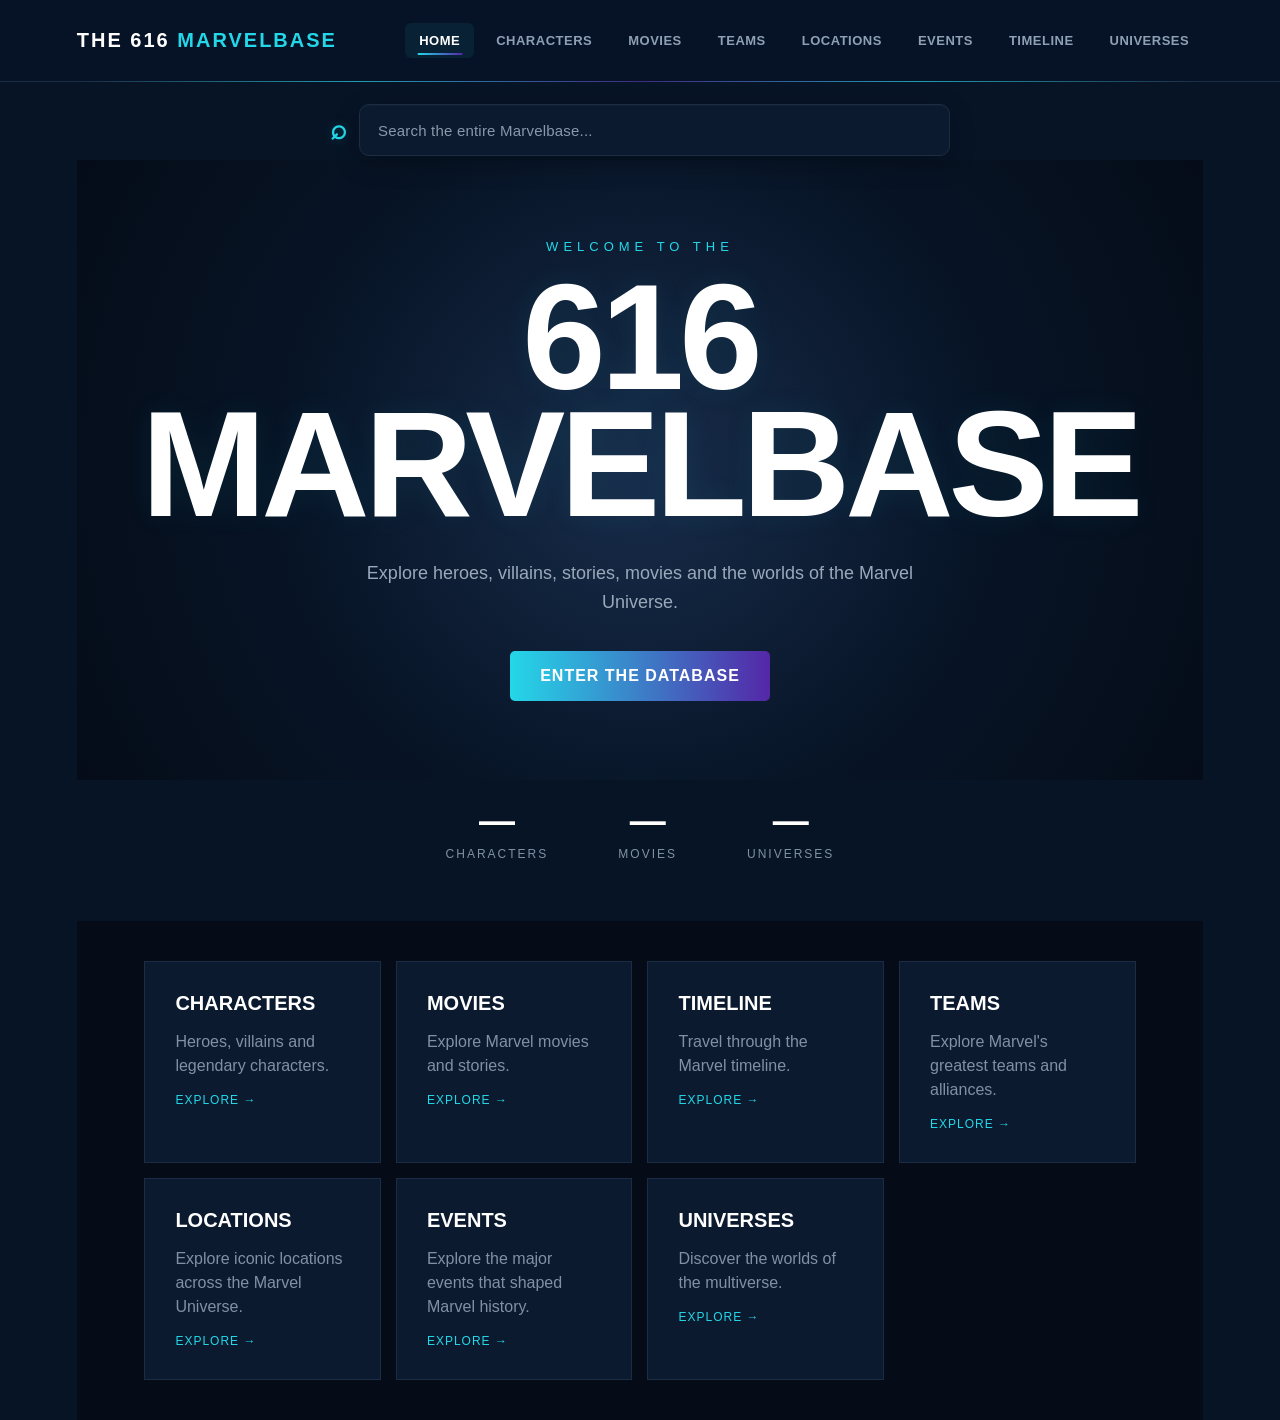
==== index.html @ 02384500 "Add files via upload" ====
<!DOCTYPE html>
<html lang="en">

<head>

    <meta charset="UTF-8">
    <meta name="viewport" content="width=device-width, initial-scale=1.0">

    <title>The 616 Marvelbase</title>

    <link rel="stylesheet" href="style.css">

    <style>

        /* =========================================
   GLOBAL SEARCH
   ========================================= */

.global-search-section {

    width: 100%;

    display: flex;

    justify-content: center;

    padding: 22px 20px 4px;

    box-sizing: border-box;

}


.global-search {

    position: relative;

    width: min(620px, 90vw);

}


#global-search-input {

    width: 100%;

    box-sizing: border-box;

    padding: 14px 18px;

    border: 1px solid #1B2C45;

    border-radius: 10px;

    background: #0B1A2E;

    color: white;

    outline: none;

    font-size: 15px;

    transition:
        border-color 0.2s ease,
        box-shadow 0.2s ease,
        background 0.2s ease;

}


#global-search-input::placeholder {
    color: #8A98AA;
}


#global-search-input:focus {

    border-color: #24D7E8;

    background: #0D1F35;

    box-shadow:
        0 0 0 3px rgba(36, 215, 232, 0.08);

}


.global-search-results {

    position: absolute;

    top: calc(100% + 8px);

    left: 0;

    width: 100%;

    max-height: 430px;

    overflow-y: auto;

    padding: 6px;

    box-sizing: border-box;

    border: 1px solid #1B2C45;

    border-radius: 10px;

    background: #0B1A2E;

    box-shadow:
        0 15px 40px rgba(0, 0, 0, 0.45);

    opacity: 0;

    visibility: hidden;

    pointer-events: none;

    transform: translateY(-5px);

    transition:
        opacity 0.2s ease,
        visibility 0.2s ease,
        transform 0.2s ease;

    z-index: 100000;

}


.global-search-results.active {

    opacity: 1;

    visibility: visible;

    pointer-events: auto;

    transform: translateY(0);

}


.global-search-result {

    display: block;

    width: 100%;

    padding: 11px 12px;

    border: none;

    border-radius: 7px;

    background: transparent;

    color: white;

    text-align: left;

    cursor: pointer;

    transition:
        background 0.15s ease;

}


.global-search-result:hover {
    background: #142640;
}


.global-result-category {

    display: block;

    margin-bottom: 3px;

    color: #24D7E8;

    font-size: 11px;

    text-transform: uppercase;

    letter-spacing: 0.8px;

}


.global-search-result strong {

    display: block;

    font-size: 14px;

}


.global-search-result small {

    display: block;

    margin-top: 3px;

    color: #8A98AA;

    font-size: 12px;

}


.global-search-empty {

    padding: 15px;

    color: #8A98AA;

    text-align: center;

    font-size: 13px;

}


@media (max-width: 600px) {

    .global-search-section {
        padding-top: 16px;
    }

    .global-search {
        width: 94vw;
    }

}

    </style>

</head>


<body>


    <header>

        <div class="logo">
            THE 616 <span>MARVELBASE</span>
        </div>

        <!-- =====================================
             NAVIGATION
             ====================================== -->

        <nav>

            <a href="index.html" class="active">
                Home
            </a>

            <a href="characters.html">
                Characters
            </a>

            <a href="movies.html">
                Movies
            </a>

            <a href="teams.html">
                TEAMS
            </a>

            <a href="locations.html">
                LOCATIONS
            </a>

            <a href="events.html">
                EVENTS
            </a>

            <a href="timeline.html">
                Timeline
            </a>

            <a href="universes.html">
                Universes
            </a>

        </nav>

    </header>
    <!-- ========================================
     GLOBAL SEARCH
========================================= -->

<section class="global-search-section">

    <div class="global-search">

        <input
            type="text"
            id="global-search-input"
            placeholder="Search the entire Marvelbase..."
            autocomplete="off"
        >

        <div
            id="global-search-results"
            class="global-search-results">
        </div>

    </div>

</section>


    <main>


        <!-- =====================================
             HERO
             ====================================== -->

        <section class="hero">

            <p class="small-title">
                WELCOME TO THE
            </p>


            <h1>
                616<br>MARVELBASE
            </h1>


            <p class="description">
                Explore heroes, villains, stories, movies and
                the worlds of the Marvel Universe.
            </p>


            <a
                href="characters.html"
                class="database-button">

                ENTER THE DATABASE

            </a>

        </section>


        <!-- =====================================
             DATABASE STATS
             ====================================== -->

        <section class="database-stats">


            <div class="stat">

                <span id="character-count">
                    —
                </span>

                <p>
                    CHARACTERS
                </p>

            </div>


            <div class="stat">

                <span id="movie-count">
                    —
                </span>

                <p>
                    MOVIES
                </p>

            </div>


            <div class="stat">

                <span id="universe-count">
                    —
                </span>

                <p>
                    UNIVERSES
                </p>

            </div>


        </section>


        <!-- =====================================
             DATABASE CATEGORIES
             ====================================== -->

        <section class="categories">


            <a
                href="characters.html"
                class="card">

                <h2>
                    CHARACTERS
                </h2>

                <p>
                    Heroes, villains and legendary characters.
                </p>

                <span class="card-link">
                    EXPLORE →
                </span>

            </a>


            <a
                href="movies.html"
                class="card">

                <h2>
                    MOVIES
                </h2>

                <p>
                    Explore Marvel movies and stories.
                </p>

                <span class="card-link">
                    EXPLORE →
                </span>

            </a>


            <a
                href="timeline.html"
                class="card">

                <h2>
                    TIMELINE
                </h2>

                <p>
                    Travel through the Marvel timeline.
                </p>

                <span class="card-link">
                    EXPLORE →
                </span>

            </a>


            <a
                href="teams.html"
                class="card">

                <h2>
                    TEAMS
                </h2>

                <p>
                    Explore Marvel's greatest teams and alliances.
                </p>

                <span class="card-link">
                    EXPLORE →
                </span>

            </a>


            <a
                href="locations.html"
                class="card">

                <h2>
                    LOCATIONS
                </h2>

                <p>
                    Explore iconic locations across the Marvel Universe.
                </p>

                <span class="card-link">
                    EXPLORE →
                </span>

            </a>


            <a
                href="events.html"
                class="card">

                <h2>
                    EVENTS
                </h2>

                <p>
                    Explore the major events that shaped Marvel history.
                </p>

                <span class="card-link">
                    EXPLORE →
                </span>

            </a>


            <a
                href="universes.html"
                class="card">

                <h2>
                    UNIVERSES
                </h2>

                <p>
                    Discover the worlds of the multiverse.
                </p>

                <span class="card-link">
                    EXPLORE →
                </span>

            </a>


        </section>

    </main>


    <!-- =========================================
         MOUSE GLOW
         ========================================== -->

    <div class="mouse-glow"></div>


    <!-- =========================================
         SCRIPTS
         ========================================== -->

    <script src="home.js"></script>

    <script src="script.js"></script>

    <script src="global-search.js"></script>


    <script>

        const mouseGlow =
            document.querySelector(".mouse-glow");


        document.addEventListener(
            "mousemove",
            function(event) {

                if (!mouseGlow) return;

                mouseGlow.style.left =
                    event.clientX + "px";

                mouseGlow.style.top =
                    event.clientY + "px";

                mouseGlow.style.opacity =
                    "1";

            }
        );

    </script>


</body>

</html>
---- style.css ----
/* =========================================================
   THE 616 MARVELBASE
   MAIN STYLESHEET
   ========================================================= */


/* =========================================================
   GLOBAL RESET
   ========================================================= */

* {
    margin: 0;
    padding: 0;
    box-sizing: border-box;
}

html {
    scroll-behavior: smooth;
}

body {
    min-height: 100vh;
    background: #071426;
    color: #ffffff;
    font-family: Arial, Helvetica, sans-serif;
    overflow-x: hidden;
}

button,
input {
    font-family: inherit;
}

button {
    cursor: pointer;
}

img {
    display: block;
    max-width: 100%;
}


/* =========================================================
   THEME VARIABLES
   ========================================================= */

:root {
    --bg-main: #071426;
    --bg-dark: #050C18;
    --bg-card: #0B1A2E;
    --bg-soft: #0E1D31;

    --border: #1B2C45;
    --border-soft: #263B56;
    --border-light: #38506A;

    --cyan: #24D7E8;
    --blue: #4DA3FF;
    --purple: #5427A8;

    --text-main: #FFFFFF;
    --text-soft: #C2CEDB;
    --text-muted: #9AA9BA;
    --text-dim: #8191A5;
    --text-dark: #617287;

    --shadow-cyan: rgba(36, 215, 232, 0.08);
    --shadow-blue: rgba(77, 163, 255, 0.10);
}


/* =========================================================
   NAVIGATION
   ========================================================= */

header {
    position: relative;
    z-index: 100;

    height: 82px;

    display: flex;
    align-items: center;
    justify-content: space-between;

    padding: 0 6%;

    background: rgba(7, 20, 38, 0.92);

    border-bottom: 1px solid var(--border);

    backdrop-filter: blur(10px);
}

header::after {
    content: "";

    position: absolute;
    left: 6%;
    right: 6%;
    bottom: -1px;

    height: 1px;

    background:
        linear-gradient(
            90deg,
            transparent,
            var(--cyan),
            var(--purple),
            var(--cyan),
            transparent
        );

    opacity: 0.65;
}


/* =========================================================
   LOGO
   ========================================================= */

.logo {
    white-space: nowrap;

    color: var(--text-main);

    font-size: 20px;
    font-weight: bold;

    letter-spacing: 2px;

    transition: transform 0.3s ease;
}

.logo span {
    color: var(--cyan);

    transition:
        color 0.3s ease,
        text-shadow 0.3s ease;
}

.logo:hover {
    transform: translateY(-1px);
}

.logo:hover span {
    text-shadow:
        0 0 12px rgba(36, 215, 232, 0.55);
}


/* =========================================================
   NAV LINKS
   ========================================================= */

nav {
    display: flex;
    align-items: center;

    gap: 8px;
}

nav a {
    position: relative;

    padding: 10px 14px;

    border-radius: 6px;

    color: #8FA0B5;

    text-decoration: none;

    font-size: 13px;
    font-weight: 600;

    letter-spacing: 0.5px;

    text-transform: uppercase;

    transition:
        color 0.25s ease,
        background 0.25s ease;
}

nav a:hover {
    color: #ffffff;

    background:
        rgba(36, 215, 232, 0.06);
}

nav a::after {
    content: "";

    position: absolute;

    left: 50%;
    bottom: 3px;

    width: 0;
    height: 2px;

    border-radius: 2px;

    background:
        linear-gradient(
            90deg,
            var(--cyan),
            var(--purple)
        );

    transform: translateX(-50%);

    transition:
        width 0.25s ease;
}

nav a:hover::after {
    width: 65%;
}

nav a.active {
    color: #ffffff;

    background:
        rgba(36, 215, 232, 0.07);
}

nav a.active::after {
    width: 65%;
}


/* =========================================================
   HOME HERO
   ========================================================= */

.hero {
    min-height: 620px;

    display: flex;
    flex-direction: column;
    justify-content: center;
    align-items: center;

    padding: 40px 20px;

    text-align: center;

    background:
        radial-gradient(
            circle at center,
            #182C4A 0%,
            #071426 55%,
            #050C18 100%
        );
}

.small-title {
    margin-bottom: 20px;

    color: var(--cyan);

    font-size: 13px;
    letter-spacing: 5px;
}

.hero h1 {
    margin-bottom: 30px;

    font-size:
        clamp(70px, 12vw, 150px);

    line-height: 0.85;

    letter-spacing: -5px;

    text-shadow:
        0 0 30px rgba(36, 215, 232, 0.08);
}

.description {
    max-width: 550px;

    margin-bottom: 35px;

    color: var(--text-muted);

    font-size: 18px;
    line-height: 1.6;
}


/* =========================================================
   DATABASE BUTTON
   ========================================================= */

.database-button {
    display: inline-block;

    padding: 16px 30px;

    border-radius: 5px;

    background:
        linear-gradient(
            90deg,
            var(--cyan),
            var(--purple)
        );

    color: #ffffff;

    font-weight: bold;
    letter-spacing: 1px;

    text-decoration: none;

    transition:
        transform 0.3s ease,
        box-shadow 0.3s ease;
}

.database-button:hover {
    transform: translateY(-3px);

    box-shadow:
        0 0 25px rgba(36, 215, 232, 0.25);
}


/* =========================================================
   HOME CATEGORY CARDS
   ========================================================= */

.categories {
    display: grid;

    grid-template-columns:
        repeat(4, 1fr);

    gap: 15px;

    padding: 40px 6%;

    background: var(--bg-dark);
}

.card {
    display: block;

    min-height: 180px;

    padding: 30px;

    border:
        1px solid var(--border);

    background: var(--bg-card);

    color: inherit;

    text-decoration: none;

    transition:
        transform 0.3s ease,
        border-color 0.3s ease,
        box-shadow 0.3s ease;
}

.card:hover {
    transform: translateY(-5px);

    border-color: var(--cyan);

    box-shadow:
        0 8px 30px var(--shadow-cyan);
}

.card h2 {
    margin-bottom: 15px;

    font-size: 20px;
}

.card p {
    color: var(--text-dim);

    line-height: 1.5;
}

.card-link {
    display: inline-block;

    margin-top: 15px;

    color: var(--cyan);

    font-size: 12px;

    letter-spacing: 1px;

    transition:
        transform 0.2s ease;
}

.card:hover .card-link {
    transform: translateX(5px);
}


/* =========================================================
   DATABASE STATS
   ========================================================= */

.database-stats {
    width: min(900px, 90%);

    display: flex;
    justify-content: center;

    gap: 70px;

    margin: 20px auto 60px;

    text-align: center;
}

.stat span {
    display: block;

    font-size: 36px;
    font-weight: bold;
}

.stat p {
    margin-top: 5px;

    color: var(--text-dim);

    font-size: 12px;

    letter-spacing: 2px;
}


/* =========================================================
   DATABASE HEADER
   Same visual scale as Characters page
   ========================================================= */

.database-header {
    padding: 52px 20px 38px;

    text-align: center;

    background:
        radial-gradient(
            circle at center,
            #182C4A 0%,
            #071426 65%,
            #071426 100%
        );
}

.database-header h1 {
    margin: 0 0 10px;

    color: #ffffff;

    font-size: 42px;

    font-weight: 700;

    letter-spacing: 2px;

    line-height: 1.1;
}

.database-header h2 {
    margin-bottom: 12px;

    color: var(--cyan);

    font-size: 18px;

    font-weight: 700;

    letter-spacing: 3px;
}

.database-header p {
    color: #8FA0B5;

    font-size: 16px;

    line-height: 1.5;
}


/* =========================================================
   MAIN CONTENT
   ========================================================= */

main {
    width: min(1400px, 88%);

    margin: 0 auto;
}


/* =========================================================
   DATABASE TOOLS
   ========================================================= */

.character-tools,
.timeline-tools,
.universe-tools {
    padding: 30px 6% 10px;

    background: var(--bg-dark);

    text-align: center;
}

#character-search,
#movie-search,
.timeline-tools input,
.universe-tools input {
    width: min(100%, 600px);

    padding: 16px 20px;

    border:
        1px solid var(--border-soft);

    border-radius: 6px;

    outline: none;

    background: var(--bg-card);

    color: #ffffff;

    font-size: 16px;

    transition:
        border-color 0.25s ease,
        box-shadow 0.25s ease;
}

#character-search:focus,
#movie-search:focus,
.timeline-tools input:focus,
.universe-tools input:focus {
    border-color: var(--cyan);

    box-shadow:
        0 0 15px rgba(36, 215, 232, 0.08);
}

#character-search::placeholder,
#movie-search::placeholder,
.timeline-tools input::placeholder,
.universe-tools input::placeholder {
    color: var(--text-dark);
}


/* =========================================================
   FILTER BUTTONS
   ========================================================= */

.filter-buttons {
    display: flex;
    justify-content: center;
    align-items: center;

    flex-wrap: wrap;

    gap: 10px;

    margin-top: 20px;
}

.filter-buttons button {
    padding: 10px 20px;

    border:
        1px solid var(--border-soft);

    border-radius: 5px;

    background: var(--bg-card);

    color: var(--text-muted);

    font-size: 12px;
    font-weight: 600;

    letter-spacing: 0.8px;

    text-transform: uppercase;

    transition:
        color 0.25s ease,
        background 0.25s ease,
        border-color 0.25s ease,
        transform 0.25s ease;
}

.filter-buttons button:hover {
    transform: translateY(-2px);

    border-color: var(--cyan);

    background: var(--cyan);

    color: var(--bg-main);
}


/* =========================================================
   CHARACTER GRID
   ========================================================= */

.character-grid {
    display: grid;

    grid-template-columns:
        repeat(4, 1fr);

    gap: 20px;

    padding: 40px 0;

    background: var(--bg-dark);
}

.character-card {
    overflow: hidden;

    border:
        1px solid var(--border);

    border-radius: 8px;

    background: var(--bg-card);

    transition:
        transform 0.3s ease,
        border-color 0.3s ease,
        box-shadow 0.3s ease;
}

.character-card:hover {
    transform: translateY(-8px);

    border-color: var(--cyan);

    box-shadow:
        0 10px 30px var(--shadow-cyan);
}


/* CHARACTER IMAGE */

.character-image {
    height: 280px;

    display: flex;
    justify-content: center;
    align-items: center;

    overflow: hidden;
}

.character-image img {
    width: auto;
    height: auto;

    max-width: 90%;
    max-height: 90%;

    object-fit: contain;
}


/* CHARACTER BACKGROUNDS */

.iron-man {
    background:
        linear-gradient(
            135deg,
            #321D39,
            #0D1C31
        );
}

.spider-man {
    background:
        linear-gradient(
            135deg,
            #162D45,
            #28163D
        );
}

.thor {
    background:
        linear-gradient(
            135deg,
            #182C4A,
            #10172D
        );
}

.captain {
    background:
        linear-gradient(
            135deg,
            #162D45,
            #111A35
        );
}

.loki {
    background:
        linear-gradient(
            135deg,
            #173B3D,
            #121A31
        );
}

.thanos {
    background:
        linear-gradient(
            135deg,
            #302052,
            #11162D
        );
}

.goblin {
    background:
        linear-gradient(
            135deg,
            #193D3B,
            #101C2A
        );
}

.doom {
    background:
        linear-gradient(
            135deg,
            #263B48,
            #111A27
        );
}


/* CHARACTER INFO */

.character-info {
    padding: 25px;
}

.character-type {
    color: var(--cyan);

    font-size: 12px;
    font-weight: bold;

    letter-spacing: 2px;
}

.character-info h2 {
    margin: 10px 0;

    font-size: 24px;
}

.character-info p:not(.character-type) {
    min-height: 70px;

    color: var(--text-dim);

    line-height: 1.5;
}

.character-info button {
    margin-top: 15px;

    padding: 10px 15px;

    border:
        1px solid var(--border-light);

    border-radius: 5px;

    background: transparent;

    color: #ffffff;

    transition:
        color 0.25s ease,
        background 0.25s ease,
        border-color 0.25s ease;
}

.character-info button:hover {
    border-color: var(--cyan);

    background: var(--cyan);

    color: var(--bg-main);
}


/* =========================================================
   MOVIES & SHOWS
   ========================================================= */

.media-section {
    margin-top: 55px;
    margin-bottom: 75px;
}


/* SECTION HEADING */

.section-heading {
    display: flex;
    align-items: center;

    gap: 12px;

    margin-bottom: 25px;
    padding-bottom: 12px;

    border-bottom:
        1px solid var(--border);
}

.section-heading h2 {
    margin: 0;

    color: #ffffff;

    font-size: 26px;

    font-weight: 700;

    letter-spacing: 3px;
}

.section-heading span {
    color: var(--cyan);

    font-size: 14px;

    font-weight: bold;

    letter-spacing: 0.5px;
}


/* SECOND SECTION */

.media-section + .media-section {
    margin-top: 0;

    padding-top: 40px;

    border-top:
        1px solid rgba(255, 255, 255, 0.08);
}


/* MOVIE GRID */

.movie-grid {
    display: grid;

    grid-template-columns:
        repeat(auto-fill, minmax(220px, 1fr));

    gap: 25px;

    align-items: start;
}


/* MOVIE CARD */

.movie-card {
    overflow: hidden;

    align-self: start;

    border:
        1px solid var(--border);

    border-radius: 10px;

    background: var(--bg-card);

    transition:
        transform 0.25s ease,
        border-color 0.25s ease,
        box-shadow 0.25s ease;
}

.movie-card:hover {
    transform: translateY(-6px);

    border-color: var(--cyan);

    box-shadow:
        0 10px 30px var(--shadow-cyan);
}


/* MOVIE POSTER */

.movie-card > img {
    width: 100%;

    height: 320px;

    object-fit: cover;

    transition:
        transform 0.4s ease;
}

.movie-card:hover > img {
    transform: scale(1.035);
}


/* MOVIE CARD INFO */

.movie-card-info {
    padding: 18px;
}

.movie-card-info h3 {
    margin-bottom: 8px;

    color: #ffffff;

    font-size: 21px;

    line-height: 1.2;
}

.movie-year {
    margin-bottom: 7px;

    color: var(--text-dim);

    font-size: 14px;
}

.movie-type {
    color: var(--cyan);

    font-size: 12px;

    font-weight: bold;

    letter-spacing: 1px;

    line-height: 1.4;
}


/* =========================================================
   VIEW MOVIE / VIEW SHOW BUTTON
   ========================================================= */

.view-profile {
    position: relative;
    width: 100%;
    margin-top: 16px;
    padding: 12px 16px;

    display: flex;
    align-items: center;
    justify-content: center;
    gap: 8px;

    border: 1px solid var(--border-light);
    border-radius: 6px;

    background:
        linear-gradient(
            135deg,
            rgba(36, 215, 232, 0.04),
            rgba(84, 39, 168, 0.08)
        );

    color: var(--text-soft);
    font-size: 11px;
    font-weight: 700;
    letter-spacing: 1.8px;
    text-transform: uppercase;

    box-shadow:
        inset 0 0 0 1px rgba(255, 255, 255, 0.015);

    transition:
        color 0.25s ease,
        background 0.25s ease,
        border-color 0.25s ease,
        box-shadow 0.25s ease,
        transform 0.25s ease;
}

.view-profile::after {
    content: "→";

    color: var(--cyan);
    font-size: 15px;
    line-height: 1;

    transition:
        transform 0.25s ease,
        color 0.25s ease;
}

.view-profile:hover {
    transform: translateY(-2px);

    border-color: var(--cyan);

    background:
        linear-gradient(
            135deg,
            rgba(36, 215, 232, 0.12),
            rgba(84, 39, 168, 0.16)
        );

    color: #ffffff;

    box-shadow:
        0 0 18px rgba(36, 215, 232, 0.10),
        inset 0 0 15px rgba(36, 215, 232, 0.03);
}

.view-profile:hover::after {
    color: #ffffff;
    transform: translateX(4px);
}

.view-profile:active {
    transform: translateY(0);
}


/* MOVIE MODAL IMAGE */

.profile-content > #profile-image {
    width: 220px;
    height: 320px;

    object-fit: cover;

    margin-bottom: 25px;

    border:
        1px solid var(--border);

    border-radius: 8px;
}


/* CLOSE BUTTONS */

.close-button,
.close-profile {
    position: absolute;

    top: 18px;
    right: 20px;

    width: 42px;
    height: 42px;

    display: flex;
    align-items: center;
    justify-content: center;

    padding: 0;

    border:
        1px solid rgba(80, 160, 255, 0.3);

    border-radius: 50%;

    background:
        rgba(10, 20, 35, 0.8);

    color: #ffffff;

    font-size: 28px;
    line-height: 1;

    transition:
        color 0.25s ease,
        border-color 0.25s ease,
        box-shadow 0.25s ease,
        transform 0.25s ease;
}

.close-button:hover,
.close-profile:hover {
    border-color: var(--blue);

    color: var(--blue);

    box-shadow:
        0 0 18px rgba(70, 160, 255, 0.45);

    transform: rotate(90deg);
}


/* =========================================================
   CHARACTER PROFILE
   ========================================================= */

.profile-header {
    padding-right: 50px;

    margin-bottom: 32px;
}

.profile-type-wrapper {
    margin-bottom: 10px;
}

#profile-type {
    display: inline-block;

    padding: 6px 13px;

    border:
        1px solid rgba(70, 160, 255, 0.4);

    border-radius: 999px;

    color: #55AAFF;

    font-size: 12px;

    font-weight: 700;

    letter-spacing: 2px;

    text-shadow:
        0 0 10px rgba(70, 160, 255, 0.65);
}

#profile-name {
    margin: 0;

    color: #ffffff;

    font-size:
        clamp(38px, 6vw, 64px);

    font-weight: 800;

    letter-spacing: -1px;

    line-height: 1.05;
}

#profile-real-name {
    margin: 10px 0 0;

    color:
        rgba(255, 255, 255, 0.55);

    font-size: 17px;

    font-weight: 400;
}


/* =========================================================
   PROFILE STATS
   ========================================================= */

.profile-stats {
    display: grid;

    grid-template-columns:
        repeat(3, 1fr);

    gap: 12px;

    margin-bottom: 34px;
    padding: 18px;

    border:
        1px solid rgba(255, 255, 255, 0.07);

    border-radius: 12px;

    background:
        rgba(255, 255, 255, 0.025);
}

.profile-stat {
    padding: 8px 15px;

    border-right:
        1px solid rgba(255, 255, 255, 0.08);
}

.profile-stat:last-child {
    border-right: none;
}

.profile-stat strong {
    display: block;

    margin-bottom: 7px;

    color: #55AAFF;

    font-size: 11px;

    letter-spacing: 1.8px;

    text-shadow:
        0 0 10px rgba(70, 160, 255, 0.45);
}

.profile-stat p {
    margin: 0;

    color: #ffffff;

    font-size: 15px;

    font-weight: 600;
}


/* =========================================================
   PROFILE SECTIONS
   ========================================================= */

.profile-section {
    position: relative;

    margin-top: 30px;

    padding-top: 25px;

    border-top:
        1px solid rgba(255, 255, 255, 0.08);
}

.profile-section h3,
.profile-section h4 {
    margin-bottom: 12px;

    color: #55AAFF;

    font-size: 12px;

    font-weight: 700;

    letter-spacing: 2px;

    text-shadow:
        0 0 12px rgba(70, 160, 255, 0.45);
}

.profile-section p {
    margin: 0;

    color:
        rgba(255, 255, 255, 0.72);

    font-size: 16px;

    line-height: 1.8;
}


/* =========================================================
   MOVIE PROFILE CONTENT
   ========================================================= */

.profile-info {
    width: 100%;
}

#profile-title {
    margin-bottom: 8px;

    color: #ffffff;

    font-size:
        clamp(34px, 5vw, 50px);

    line-height: 1.1;
}

#profile-year {
    margin-bottom: 18px;

    color: var(--text-muted);

    font-size: 15px;
}

#profile-director,
#profile-phase {
    color: var(--text-soft);
}


/* =========================================================
   TIMELINE
   ========================================================= */

.timeline {
    position: relative;

    width: min(900px, 90%);

    margin: 60px auto;

    padding: 20px 0;
}

.timeline::before {
    content: "";

    position: absolute;

    top: 0;
    bottom: 0;

    left: 50%;

    width: 2px;

    background:
        linear-gradient(
            #24D7E8,
            #5427A8,
            #24D7E8
        );

    transform:
        translateX(-50%);
}

.timeline-event {
    position: relative;

    width: 100%;

    min-height: 150px;

    margin-bottom: 50px;
}

.timeline-year {
    position: absolute;

    left: 50%;

    z-index: 2;

    padding: 8px 14px;

    border:
        1px solid var(--border-light);

    border-radius: 20px;

    background: var(--bg-card);

    font-weight: bold;

    transform:
        translateX(-50%);
}

.timeline-dot {
    position: absolute;

    left: 50%;
    top: 55px;

    z-index: 2;

    width: 14px;
    height: 14px;

    border-radius: 50%;

    background: var(--cyan);

    transform:
        translateX(-50%);

    box-shadow:
        0 0 15px rgba(36, 215, 232, 0.55);
}

.timeline-card {
    width: 40%;

    padding: 20px;

    border:
        1px solid var(--border);

    border-radius: 10px;

    background: var(--bg-card);

    transition:
        transform 0.25s ease,
        border-color 0.25s ease,
        box-shadow 0.25s ease;
}

.timeline-event:nth-child(odd) .timeline-card {
    margin-left: 55%;
}

.timeline-event:nth-child(even) .timeline-card {
    margin-left: 5%;
}

.timeline-card:hover {
    transform: translateY(-5px);

    border-color: var(--cyan);

    box-shadow:
        0 8px 25px rgba(36, 215, 232, 0.07);
}

.timeline-card h2 {
    margin: 8px 0;

    font-size: 21px;
}

.timeline-card p {
    color: var(--text-muted);

    line-height: 1.5;
}

.timeline-type {
    color: var(--cyan) !important;

    font-size: 12px;

    font-weight: bold;

    letter-spacing: 1px;
}

.timeline-universe {
    margin-top: 15px;

    color: #6F8196 !important;

    font-size: 12px;
}


/* =========================================================
   TIMELINE FILTER BUTTONS
   ========================================================= */

.timeline-tools .filter-buttons {
    justify-content: center;

    gap: 14px;

    margin-top: 25px;
}

.timeline-tools .filter-buttons button {
    padding: 14px 24px;

    border:
        1px solid rgba(77, 163, 255, 0.4);

    border-radius: 10px;

    background:
        rgba(15, 30, 50, 0.8);

    color: var(--blue);

    font-size: 13px;

    font-weight: 800;

    letter-spacing: 2px;

    text-shadow:
        0 0 6px rgba(77, 163, 255, 0.8),
        0 0 14px rgba(77, 163, 255, 0.4);

    box-shadow:
        0 0 15px rgba(77, 163, 255, 0.08);
}

.timeline-tools .filter-buttons button:hover {
    border-color: var(--blue);

    background:
        rgba(30, 70, 120, 0.8);

    color: #ffffff;

    text-shadow:
        0 0 8px rgba(77, 163, 255, 0.9),
        0 0 18px rgba(77, 163, 255, 0.5);

    box-shadow:
        0 0 20px rgba(77, 163, 255, 0.2);
}


/* CURRENT TIMELINE */

#current-timeline {
    margin-top: 28px;
    margin-left: 4px;

    color: var(--blue);

    font-size: 14px;

    font-weight: 800;

    letter-spacing: 3px;

    line-height: 1.5;

    text-transform: uppercase;

    text-shadow:
        0 0 6px rgba(77, 163, 255, 0.8),
        0 0 14px rgba(77, 163, 255, 0.5),
        0 0 25px rgba(77, 163, 255, 0.25);
}


/* =========================================================
   UNIVERSES
   ========================================================= */

.universe-grid {
    width: min(1100px, 90%);

    display: grid;

    grid-template-columns:
        repeat(auto-fit, minmax(250px, 1fr));

    gap: 25px;

    margin: 40px auto;
}

.universe-card {
    padding: 25px;

    border:
        1px solid var(--border);

    border-radius: 10px;

    background: var(--bg-card);

    transition:
        transform 0.25s ease,
        border-color 0.25s ease,
        box-shadow 0.25s ease;
}

.universe-card:hover {
    transform: translateY(-6px);

    border-color: var(--purple);

    box-shadow:
        0 10px 30px rgba(84, 39, 168, 0.10);
}

.universe-designation {
    color: var(--cyan);

    font-size: 12px;

    font-weight: bold;

    letter-spacing: 1px;
}

.universe-info h2 {
    margin: 10px 0;

    font-size: 25px;
}

.universe-info > p:not(.universe-designation) {
    color: var(--text-muted);

    line-height: 1.6;
}

.universe-button {
    width: 100%;

    margin-top: 20px;

    padding: 11px;

    border:
        1px solid var(--border-light);

    border-radius: 5px;

    background: transparent;

    color: #ffffff;

    transition:
        background 0.2s ease,
        border-color 0.2s ease;
}

.universe-button:hover {
    border-color: var(--purple);

    background: var(--purple);
}


/* =========================================================
   MOUSE GLOW
   ========================================================= */

.mouse-glow {
    position: fixed;

    z-index: 9999;

    width: 180px;
    height: 180px;

    border-radius: 50%;

    pointer-events: none;

    opacity: 0;

    background:
        radial-gradient(
            circle,
            rgba(36, 215, 232, 0.16) 0%,
            rgba(84, 39, 168, 0.10) 35%,
            transparent 70%
        );

    transform:
        translate(-50%, -50%);

    transition:
        opacity 0.2s ease;
}

/* =========================================================
   PROFILE MODAL
   ========================================================= */

.profile-modal {
    position: fixed;

    inset: 0;

    z-index: 99999;

    display: flex;

    justify-content: center;
    align-items: center;

    padding: 30px;

    background:
        rgba(0, 0, 0, 0.78);

    backdrop-filter: blur(10px);

    opacity: 0;

    visibility: hidden;

    pointer-events: none;

    transition:
        opacity 0.3s ease,
        visibility 0.3s ease;
}


.profile-modal.active {
    opacity: 1;

    visibility: visible;

    pointer-events: auto;
}


.profile-modal .profile-box {
    position: relative;

    width: min(850px, 100%);

    max-height: 88vh;

    overflow-y: auto;

    padding: 48px;

    border:
        1px solid rgba(60, 150, 255, 0.35);

    border-radius: 18px;

    background:
        linear-gradient(
            145deg,
            rgba(15, 25, 40, 0.98),
            rgba(5, 10, 18, 0.98)
        );

    color: #ffffff;

    box-shadow:
        0 0 35px rgba(40, 130, 255, 0.18),
        0 25px 80px rgba(0, 0, 0, 0.65);

    transform:
        translateY(25px) scale(0.97);

    transition:
        transform 0.35s ease;
}


.profile-modal.active .profile-box {
    transform:
        translateY(0) scale(1);
}
/* =========================================================
   PROFILE SCROLLBAR
   ========================================================= */

.profile-box::-webkit-scrollbar,
.profile-content::-webkit-scrollbar {
    width: 6px;
}

.profile-box::-webkit-scrollbar-track,
.profile-content::-webkit-scrollbar-track {
    background: transparent;
}

.profile-box::-webkit-scrollbar-thumb,
.profile-content::-webkit-scrollbar-thumb {
    border-radius: 10px;

    background:
        rgba(70, 160, 255, 0.35);
}


/* =========================================================
   RESPONSIVE
   ========================================================= */

@media (max-width: 1100px) {

    .character-grid {
        grid-template-columns:
            repeat(3, 1fr);
    }

    .categories {
        grid-template-columns:
            repeat(2, 1fr);
    }

    .movie-grid {
        grid-template-columns:
            repeat(3, 1fr);
    }
}


@media (max-width: 900px) {

    header {
        padding: 0 4%;
    }

    .database-header h1 {
        font-size: 38px;
    }

    .character-grid {
        grid-template-columns:
            repeat(2, 1fr);
    }

    .movie-grid {
        grid-template-columns:
            repeat(3, 1fr);
    }

    .timeline-card {
        width: 42%;
    }
}


@media (max-width: 800px) {

    header {
        height: auto;

        flex-direction: column;

        gap: 18px;

        padding: 20px;
    }

    header::after {
        left: 20px;
        right: 20px;
    }

    nav {
        gap: 4px;

        flex-wrap: wrap;

        justify-content: center;
    }

    nav a {
        padding: 8px 10px;

        font-size: 12px;
    }

    main {
        width: 92%;
    }

    .movie-grid {
        grid-template-columns:
            repeat(2, 1fr);

        gap: 20px;
    }

    .movie-card > img {
        height: 300px;
    }

    .timeline::before {
        left: 15px;
    }

    .timeline-year {
        left: 15px;

        transform: none;
    }

    .timeline-dot {
        left: 15px;
    }

    .timeline-card {
        width: calc(100% - 50px);

        margin-left: 50px !important;
        margin-right: 0;
    }
}


@media (max-width: 650px) {

    .database-header {
        padding:
            45px 15px 30px;
    }

    .database-header h1 {
        font-size: 32px;

        letter-spacing: 1px;
    }

    .database-header h2 {
        font-size: 16px;

        letter-spacing: 2px;
    }

    .database-header p {
        font-size: 15px;
    }

    .categories {
        grid-template-columns: 1fr;
    }

    .character-grid {
        grid-template-columns: 1fr;
    }

    .movie-grid {
        grid-template-columns:
            repeat(2, 1fr);

        gap: 15px;
    }

    .movie-card {
        border-radius: 8px;
    }

    .movie-card > img {
        height: 260px;
    }

    .movie-card-info {
        padding: 13px;
    }

    .movie-card-info h3 {
        font-size: 17px;
    }

    .section-heading {
        margin-bottom: 20px;
    }

    .section-heading h2 {
        font-size: 22px;
    }

    .profile-modal {
        padding: 15px;
    }

    .profile-box,
    .profile-content {
        width: 95vw;

        max-height: 92vh;

        padding:
            35px 24px;
    }

    .profile-stats {
        grid-template-columns: 1fr;
    }

    .profile-stat {
        border-right: none;

        border-bottom:
            1px solid rgba(255, 255, 255, 0.08);

        padding:
            12px 5px;
    }

    .profile-stat:last-child {
        border-bottom: none;
    }

    #profile-name {
        font-size: 42px;
    }

    .profile-content > #profile-image {
        width: 180px;
        height: 260px;
    }
}


@media (max-width: 450px) {

    .movie-grid {
        grid-template-columns: 1fr;
    }

    .movie-card > img {
        height: 320px;
    }

    .database-header h1 {
        font-size: 28px;
    }

    .database-header h2 {
        font-size: 14px;
    }

    .database-stats {
        gap: 30px;
    }

    .stat span {
        font-size: 28px;
    }
}

/* =========================================
   GLOBAL SEARCH
   ========================================= */

.global-search {
    position: relative;

    width: 260px;

    flex-shrink: 0;
}

#global-search-input {

    width: 100%;

    box-sizing: border-box;

    padding: 11px 14px;

    border: 1px solid #1B2C45;
    border-radius: 8px;

    background: #0B1A2E;

    color: white;

    outline: none;

    font-size: 14px;

    transition:
        border-color 0.2s ease,
        background 0.2s ease;
}

#global-search-input::placeholder {
    color: #8A98AA;
}

#global-search-input:focus {

    border-color: #24D7E8;

    background: #0D1F35;

}


.global-search-results {

    position: absolute;

    top: calc(100% + 8px);

    left: 0;

    width: 100%;

    max-height: 430px;

    overflow-y: auto;

    padding: 6px;

    box-sizing: border-box;

    border: 1px solid #1B2C45;

    border-radius: 10px;

    background: #0B1A2E;

    box-shadow:
        0 15px 40px rgba(0, 0, 0, 0.45);

    opacity: 0;

    visibility: hidden;

    pointer-events: none;

    transform: translateY(-5px);

    transition:
        opacity 0.2s ease,
        visibility 0.2s ease,
        transform 0.2s ease;

    z-index: 100000;
}


.global-search-results.active {

    opacity: 1;

    visibility: visible;

    pointer-events: auto;

    transform: translateY(0);

}


.global-search-result {

    display: block;

    width: 100%;

    padding: 11px 12px;

    border: none;

    border-radius: 7px;

    background: transparent;

    color: white;

    text-align: left;

    cursor: pointer;

    transition:
        background 0.15s ease;

}


.global-search-result:hover {

    background: #142640;

}


.global-result-category {

    display: block;

    margin-bottom: 3px;

    color: #24D7E8;

    font-size: 11px;

    text-transform: uppercase;

    letter-spacing: 0.8px;

}


.global-search-result strong {

    display: block;

    font-size: 14px;

}


.global-search-result small {

    display: block;

    margin-top: 3px;

    color: #8A98AA;

    font-size: 12px;

}


.global-search-empty {

    padding: 15px;

    color: #8A98AA;

    text-align: center;

    font-size: 13px;

}


@media (max-width: 1000px) {

    .global-search {
        width: 210px;
    }

}


@media (max-width: 750px) {

    .global-search {
        width: 180px;
    }

}


@media (max-width: 600px) {

    .global-search {
        width: 150px;
    }

}
/* =========================================
   GLOBAL SEARCH - AESTHETIC UPGRADE
   ========================================= */

.global-search-section {
    padding: 24px 20px 8px;
}

.global-search {
    width: min(650px, 90vw);
}

/* Search bar */
#global-search-input {
    height: 52px;
    padding: 0 20px 0 48px;

    border: 1px solid rgba(36, 215, 232, 0.18);
    border-radius: 14px;

    background:
        linear-gradient(
            135deg,
            rgba(11, 26, 46, 0.96),
            rgba(13, 31, 53, 0.96)
        );

    color: #ffffff;
    font-size: 15px;
    letter-spacing: 0.2px;

    box-shadow:
        0 8px 25px rgba(0, 0, 0, 0.25),
        inset 0 1px 0 rgba(255, 255, 255, 0.025);

    transition:
        border-color 0.25s ease,
        box-shadow 0.25s ease,
        transform 0.25s ease,
        background 0.25s ease;
}

/* Search icon outside the bar */
.global-search {
    display: flex;
    align-items: center;
    gap: 12px;
}

.global-search::before {
    content: "⌕";

    position: static;
    transform: none;

    flex-shrink: 0;

    color: #24D7E8;
    font-size: 28px;
    font-weight: bold;

    pointer-events: none;

    text-shadow:
        0 0 10px rgba(36, 215, 232, 0.25);
}

/* Let the input fill the remaining space */
#global-search-input {
    flex: 1;
    width: auto;
    padding: 0 20px;
}

/* Placeholder */
#global-search-input::placeholder {
    color: #718197;
    transition: color 0.2s ease;
}

/* Hover */
#global-search-input:hover {
    border-color: rgba(36, 215, 232, 0.35);

    box-shadow:
        0 10px 30px rgba(0, 0, 0, 0.30),
        0 0 18px rgba(36, 215, 232, 0.05);
}

/* Focus */
#global-search-input:focus {
    border-color: rgba(36, 215, 232, 0.75);

    background:
        linear-gradient(
            135deg,
            #0B1A2E,
            #0E2138
        );

    box-shadow:
        0 10px 32px rgba(0, 0, 0, 0.35),
        0 0 0 3px rgba(36, 215, 232, 0.08),
        0 0 24px rgba(36, 215, 232, 0.08);

    transform: translateY(-1px);
}

#global-search-input:focus::placeholder {
    color: #566579;
}


/* =========================================
   SEARCH RESULTS
   ========================================= */

.global-search-results {
    top: calc(100% + 10px);

    padding: 7px;

    border: 1px solid rgba(36, 215, 232, 0.16);
    border-radius: 14px;

    background:
        linear-gradient(
            145deg,
            rgba(11, 26, 46, 0.98),
            rgba(7, 20, 38, 0.98)
        );

    box-shadow:
        0 18px 45px rgba(0, 0, 0, 0.55),
        0 0 25px rgba(36, 215, 232, 0.04);

    backdrop-filter: blur(12px);
}

/* Individual result */
.global-search-result {
    padding: 12px 13px;

    border-radius: 9px;

    transition:
        background 0.18s ease,
        transform 0.18s ease;
}

.global-search-result:hover {
    background:
        linear-gradient(
            90deg,
            rgba(36, 215, 232, 0.08),
            rgba(84, 39, 168, 0.08)
        );

    transform: translateX(3px);
}

/* Category */
.global-result-category {
    margin-bottom: 4px;

    color: #24D7E8;
    font-size: 10px;
    font-weight: bold;

    letter-spacing: 1.2px;
}

/* Result title */
.global-search-result strong {
    color: #ffffff;
    font-size: 14px;
}

/* Result subtitle */
.global-search-result small {
    margin-top: 4px;
    color: #7F8DA0;
}


/* =========================================
   MOBILE
   ========================================= */

@media (max-width: 600px) {

    .global-search-section {
        padding: 18px 14px 6px;
    }

    .global-search {
        width: 94vw;
    }

    #global-search-input {
        height: 48px;
        padding-left: 45px;
    }
}
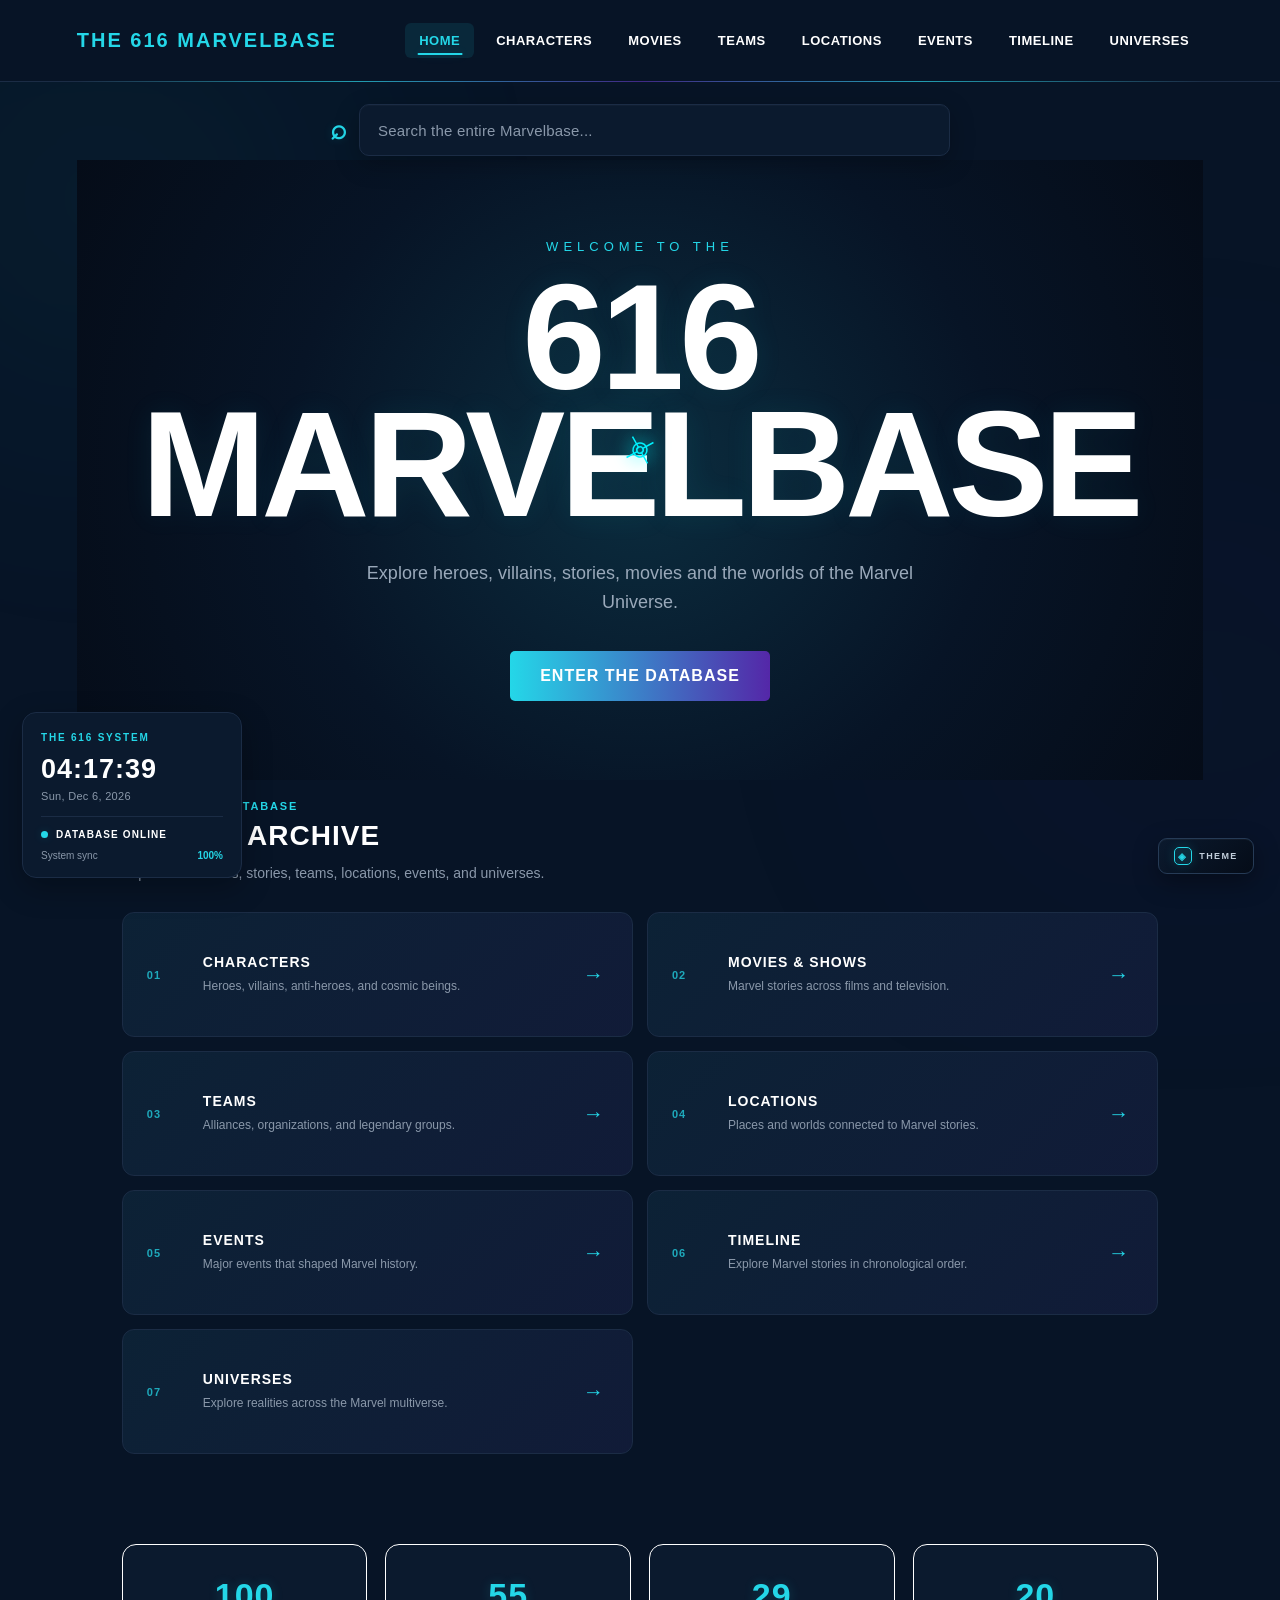
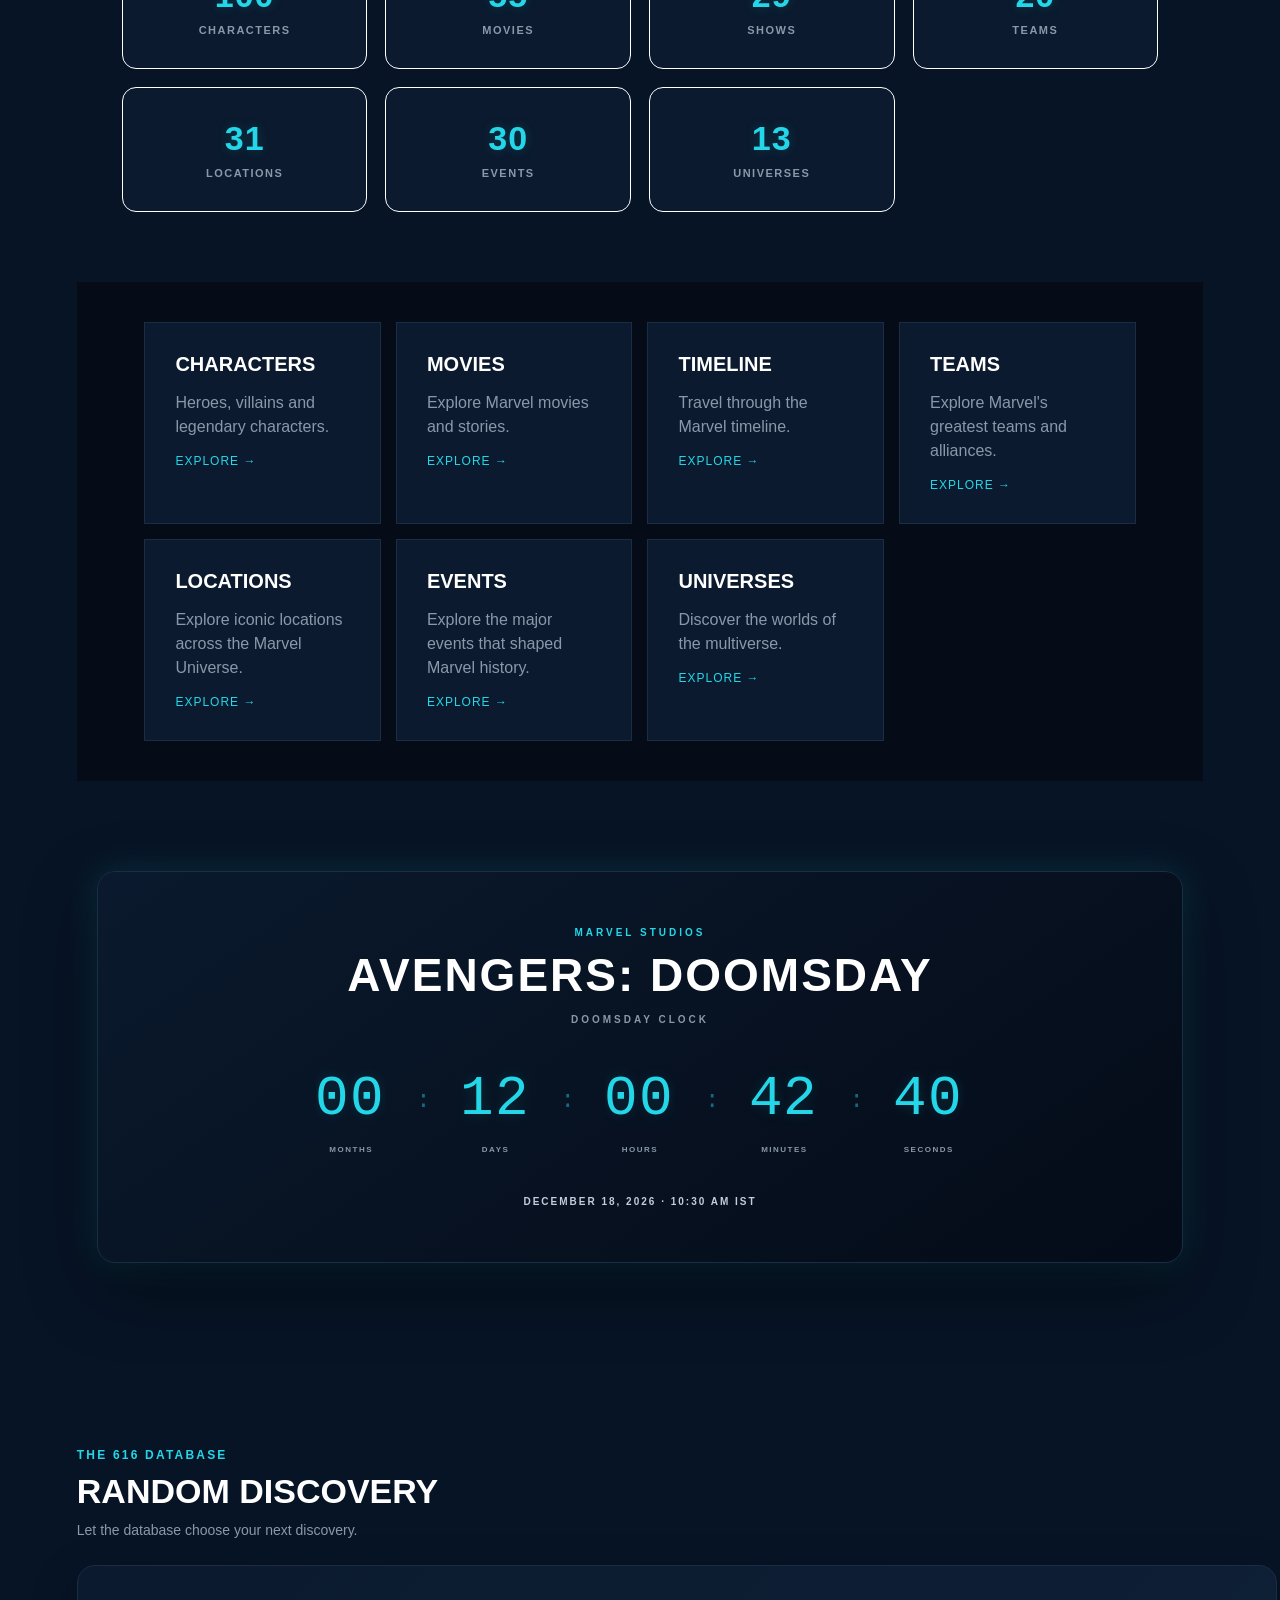
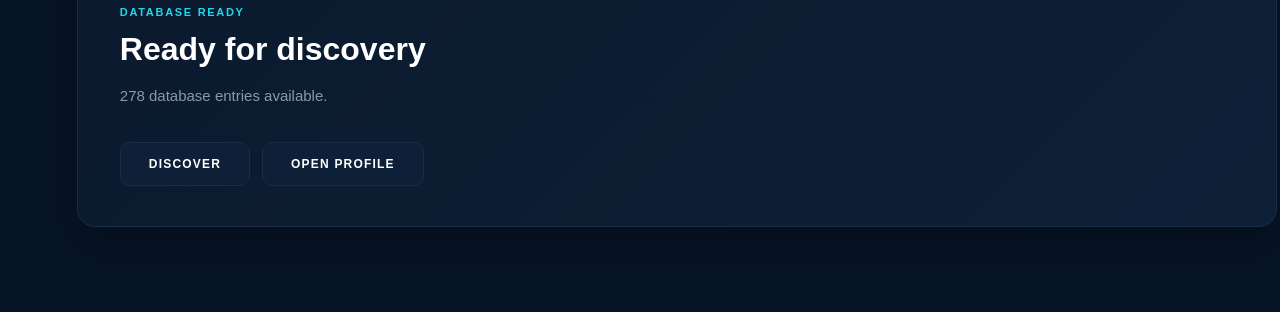
==== commit 6d7dea60: "Final marvelBase 2.0 Update" ====
--- a/index.html
+++ b/index.html
@@ -9,7 +9,7 @@
     <title>The 616 Marvelbase</title>
 
     <link rel="stylesheet" href="style.css">
-
+     <link rel="stylesheet" href="theme.css">
     <style>
 
         /* =========================================
@@ -358,49 +358,132 @@
              DATABASE STATS
              ====================================== -->
 
+
+             <section class="database-explorer">
+
+    <div class="database-explorer-heading">
+        <p>EXPLORE THE DATABASE</p>
+        <h2>THE 616 ARCHIVE</h2>
+        <span>
+            Explore characters, stories, teams, locations, events, and universes.
+        </span>
+    </div>
+
+
+    <div class="database-explorer-grid">
+
+        <a href="characters.html" class="database-explorer-card">
+            <span class="database-explorer-number">01</span>
+            <div>
+                <h3>CHARACTERS</h3>
+                <p>Heroes, villains, anti-heroes, and cosmic beings.</p>
+            </div>
+            <span class="database-explorer-arrow">→</span>
+        </a>
+
+
+        <a href="movies.html" class="database-explorer-card">
+            <span class="database-explorer-number">02</span>
+            <div>
+                <h3>MOVIES & SHOWS</h3>
+                <p>Marvel stories across films and television.</p>
+            </div>
+            <span class="database-explorer-arrow">→</span>
+        </a>
+
+
+        <a href="teams.html" class="database-explorer-card">
+            <span class="database-explorer-number">03</span>
+            <div>
+                <h3>TEAMS</h3>
+                <p>Alliances, organizations, and legendary groups.</p>
+            </div>
+            <span class="database-explorer-arrow">→</span>
+        </a>
+
+
+        <a href="locations.html" class="database-explorer-card">
+            <span class="database-explorer-number">04</span>
+            <div>
+                <h3>LOCATIONS</h3>
+                <p>Places and worlds connected to Marvel stories.</p>
+            </div>
+            <span class="database-explorer-arrow">→</span>
+        </a>
+
+
+        <a href="events.html" class="database-explorer-card">
+            <span class="database-explorer-number">05</span>
+            <div>
+                <h3>EVENTS</h3>
+                <p>Major events that shaped Marvel history.</p>
+            </div>
+            <span class="database-explorer-arrow">→</span>
+        </a>
+
+
+        <a href="timeline.html" class="database-explorer-card">
+            <span class="database-explorer-number">06</span>
+            <div>
+                <h3>TIMELINE</h3>
+                <p>Explore Marvel stories in chronological order.</p>
+            </div>
+            <span class="database-explorer-arrow">→</span>
+        </a>
+
+
+        <a href="universes.html" class="database-explorer-card">
+            <span class="database-explorer-number">07</span>
+            <div>
+                <h3>UNIVERSES</h3>
+                <p>Explore realities across the Marvel multiverse.</p>
+            </div>
+            <span class="database-explorer-arrow">→</span>
+        </a>
+
+    </div>
+
+</section>
         <section class="database-stats">
 
-
-            <div class="stat">
-
-                <span id="character-count">
-                    —
-                </span>
-
-                <p>
-                    CHARACTERS
-                </p>
-
-            </div>
-
-
-            <div class="stat">
-
-                <span id="movie-count">
-                    —
-                </span>
-
-                <p>
-                    MOVIES
-                </p>
-
-            </div>
-
-
-            <div class="stat">
-
-                <span id="universe-count">
-                    —
-                </span>
-
-                <p>
-                    UNIVERSES
-                </p>
-
-            </div>
-
-
-        </section>
+            
+
+    <div class="stat-card" onclick="window.location.href='characters.html'">
+        <span id="character-count">0</span>
+        <p>CHARACTERS</p>
+    </div>
+
+    <div class="stat-card" onclick="window.location.href='movies.html'">
+        <span id="movie-count">0</span>
+        <p>MOVIES</p>
+    </div>
+
+    <div class="stat-card" onclick="window.location.href='movies.html'">
+        <span id="show-count">0</span>
+        <p>SHOWS</p>
+    </div>
+
+    <div class="stat-card" onclick="window.location.href='teams.html'">
+        <span id="team-count">0</span>
+        <p>TEAMS</p>
+    </div>
+
+    <div class="stat-card" onclick="window.location.href='locations.html'">
+        <span id="location-count">0</span>
+        <p>LOCATIONS</p>
+    </div>
+
+    <div class="stat-card" onclick="window.location.href='events.html'">
+        <span id="event-count">0</span>
+        <p>EVENTS</p>
+    </div>
+
+    <div class="stat-card" onclick="window.location.href='universes.html'">
+        <span id="universe-count">0</span>
+        <p>UNIVERSES</p>
+    </div>
+
+</section>
 
 
         <!-- =====================================
@@ -545,6 +628,97 @@
 
         </section>
 
+
+        <section class="doomsday-clock-section">
+
+    <div class="doomsday-clock">
+
+        <p class="doomsday-kicker">MARVEL STUDIOS</p>
+
+        <h2>AVENGERS: DOOMSDAY</h2>
+
+        <p class="doomsday-label">DOOMSDAY CLOCK</p>
+
+        <div class="doomsday-countdown">
+
+            <div class="doomsday-unit">
+                <span id="doom-months">00</span>
+                <small>MONTHS</small>
+            </div>
+
+            <div class="doom-separator">:</div>
+
+            <div class="doomsday-unit">
+                <span id="doom-days">00</span>
+                <small>DAYS</small>
+            </div>
+
+            <div class="doom-separator">:</div>
+
+            <div class="doomsday-unit">
+                <span id="doom-hours">00</span>
+                <small>HOURS</small>
+            </div>
+
+            <div class="doom-separator">:</div>
+
+            <div class="doomsday-unit">
+                <span id="doom-minutes">00</span>
+                <small>MINUTES</small>
+            </div>
+
+            <div class="doom-separator">:</div>
+
+            <div class="doomsday-unit">
+                <span id="doom-seconds">00</span>
+                <small>SECONDS</small>
+            </div>
+
+        </div>
+
+        <p class="doomsday-date">
+            DECEMBER 18, 2026 · 10:30 AM IST
+        </p>
+
+    </div>
+
+</section>
+
+
+
+<section class="random-discovery">
+    <div class="discovery-header">
+        <p>THE 616 DATABASE</p>
+        <h2>RANDOM DISCOVERY</h2>
+        <span>Let the database choose your next discovery.</span>
+    </div>
+
+    <div class="discovery-card">
+        <div>
+            <p class="discovery-type" id="discovery-type">
+                DATABASE READY
+            </p>
+
+            <h3 id="discovery-name">
+                ??? 
+            </h3>
+
+            <p id="discovery-description">
+                Access a random entry from the 616 database.
+            </p>
+        </div>
+
+        <div class="discovery-actions">
+    <button id="discover-button" class="discovery-button">
+        DISCOVER AGAIN
+    </button>
+
+    <button id="open-discovery-button" class="discovery-button">
+        OPEN PROFILE
+    </button>
+</div>
+    </div>
+</section>
     </main>
 
 
@@ -552,7 +726,7 @@
          MOUSE GLOW
          ========================================== -->
 
-    <div class="mouse-glow"></div>
+    <canvas id="neon-trail-canvas"></canvas>
 
 
     <!-- =========================================
@@ -565,33 +739,15 @@
 
     <script src="global-search.js"></script>
 
-
-    <script>
-
-        const mouseGlow =
-            document.querySelector(".mouse-glow");
-
-
-        document.addEventListener(
-            "mousemove",
-            function(event) {
-
-                if (!mouseGlow) return;
-
-                mouseGlow.style.left =
-                    event.clientX + "px";
-
-                mouseGlow.style.top =
-                    event.clientY + "px";
-
-                mouseGlow.style.opacity =
-                    "1";
-
-            }
-        );
-
-    </script>
-
+<script src="neon-trail.js"></script>
+
+    <script src="theme.js"></script>
+
+    <script src="doomsday-clock.js"></script>
+
+    <script src="system-clock.js"></script>
+
+    <script src="random-discovery.js"></script>
 
 </body>
 
--- a/style.css
+++ b/style.css
@@ -1662,38 +1662,22 @@
     background: var(--purple);
 }
 
-
-/* =========================================================
-   MOUSE GLOW
-   ========================================================= */
-
-.mouse-glow {
+/* =========================================
+   NEON CYBER-TRAIL
+   ========================================= */
+
+#neon-trail-canvas {
     position: fixed;
-
-    z-index: 9999;
-
-    width: 180px;
-    height: 180px;
-
-    border-radius: 50%;
+    inset: 0;
+
+    width: 100vw;
+    height: 100vh;
 
     pointer-events: none;
 
-    opacity: 0;
-
-    background:
-        radial-gradient(
-            circle,
-            rgba(36, 215, 232, 0.16) 0%,
-            rgba(84, 39, 168, 0.10) 35%,
-            transparent 70%
-        );
-
-    transform:
-        translate(-50%, -50%);
-
-    transition:
-        opacity 0.2s ease;
+    z-index: 99998;
+
+    display: block;
 }
 
 /* =========================================================
@@ -2473,4 +2457,2990 @@
         height: 48px;
         padding-left: 45px;
     }
+}
+/* ========================================
+   CHARACTER DATABASE CONNECTIONS
+   ======================================== */
+
+.profile-section {
+    margin-top: 30px;
+    padding-top: 24px;
+    border-top: 1px solid #1B2C45;
+}
+
+.profile-section h3 {
+    margin: 0 0 14px;
+    color: #24D7E8;
+    font-size: 13px;
+    font-weight: 700;
+    letter-spacing: 1.4px;
+    text-transform: uppercase;
+}
+
+.profile-section > p {
+    margin: 0;
+    color: #8A98AA;
+    font-size: 14px;
+    line-height: 1.6;
+}
+
+.profile-connections {
+    display: flex;
+    flex-wrap: wrap;
+    gap: 10px;
+}
+
+.profile-connections .profile-button {
+    display: inline-flex;
+    align-items: center;
+    justify-content: center;
+
+    min-height: 42px;
+    padding: 10px 16px;
+
+    border: 1px solid #1B2C45;
+    border-radius: 9px;
+
+    background:
+        linear-gradient(
+            135deg,
+            rgba(36, 215, 232, 0.07),
+            rgba(84, 39, 168, 0.08)
+        );
+
+    color: #EAFBFF;
+
+    font-size: 13px;
+    font-weight: 600;
+    letter-spacing: 0.2px;
+
+    cursor: pointer;
+
+    transition:
+        transform 0.2s ease,
+        border-color 0.2s ease,
+        background 0.2s ease,
+        box-shadow 0.2s ease;
+}
+
+.profile-connections .profile-button:hover {
+    transform: translateY(-2px);
+
+    border-color: #24D7E8;
+
+    background:
+        linear-gradient(
+            135deg,
+            rgba(36, 215, 232, 0.14),
+            rgba(84, 39, 168, 0.16)
+        );
+
+    box-shadow:
+        0 6px 20px rgba(36, 215, 232, 0.10);
+}
+
+.profile-connections .profile-button:active {
+    transform: translateY(0);
+}
+
+
+/* ========================================
+   LOCATION-SPECIFIC CONNECTIONS
+   ======================================== */
+
+#character-locations-section .profile-connections {
+    display: grid;
+    grid-template-columns: repeat(2, minmax(0, 1fr));
+    gap: 10px;
+}
+
+#character-locations-section .profile-button {
+    width: 100%;
+    min-height: 48px;
+    justify-content: flex-start;
+    text-align: left;
+}
+
+
+/* ========================================
+   UNIVERSE
+   ======================================== */
+
+#character-universe-section .profile-connections {
+    display: block;
+}
+
+#character-universe-section .profile-button {
+    width: 100%;
+    justify-content: flex-start;
+    text-align: left;
+}
+
+
+/* ========================================
+   MOBILE
+   ======================================== */
+
+@media (max-width: 650px) {
+
+    .profile-connections {
+        flex-direction: column;
+    }
+
+    .profile-connections .profile-button {
+        width: 100%;
+    }
+
+    #character-locations-section .profile-connections {
+        grid-template-columns: 1fr;
+    }
+
+}
+
+/* ========================================
+   CONSISTENT MOVIE / SHOW CARD SIZE
+   ======================================== */
+
+.movie-card {
+    display: flex;
+    flex-direction: column;
+    height: 100%;
+    box-sizing: border-box;
+}
+
+.movie-card .movie-poster {
+    width: 100%;
+    height: 420px;
+    flex-shrink: 0;
+    overflow: hidden;
+}
+
+.movie-card .movie-poster img {
+    width: 100%;
+    height: 100%;
+    display: block;
+    object-fit: cover;
+    object-position: center;
+}
+
+.movie-card .movie-info {
+    display: flex;
+    flex-direction: column;
+    flex: 1;
+}
+
+.movie-card .view-profile {
+    margin-top: auto;
+}
+
+
+/* ========================================
+   MOBILE
+   ======================================== */
+
+@media (max-width: 700px) {
+
+    .movie-card .movie-poster {
+        height: 360px;
+    }
+
+}
+/* ================================
+   LOCATION PROFILE STATS
+   ================================ */
+
+#profile-modal .profile-stats {
+    display: grid;
+    grid-template-columns: repeat(3, 1fr);
+    gap: 12px;
+    margin: 24px 0 30px;
+}
+
+#profile-modal .profile-stats > div {
+    padding: 14px 16px;
+    border: 1px solid #1B2C45;
+    border-radius: 10px;
+    background: #0B1A2E;
+}
+
+#profile-modal .profile-stats span {
+    display: block;
+    margin-bottom: 6px;
+    color: #24D7E8;
+    font-size: 11px;
+    font-weight: 700;
+    letter-spacing: 1.2px;
+    text-transform: uppercase;
+}
+
+#profile-modal .profile-stats p {
+    margin: 0;
+    color: #FFFFFF;
+    font-size: 14px;
+    font-weight: 600;
+}
+
+@media (max-width: 650px) {
+    #profile-modal .profile-stats {
+        grid-template-columns: 1fr;
+    }
+}
+
+/* ========================================
+   TIMELINE MOVIE CARDS
+   ======================================== */
+
+.timeline-card {
+    display: flex;
+    gap: 22px;
+    overflow: hidden;
+    cursor: pointer;
+    transition:
+        transform 0.25s ease,
+        border-color 0.25s ease,
+        box-shadow 0.25s ease;
+}
+
+.timeline-card:hover {
+    transform: translateY(-3px);
+    border-color: #24D7E8;
+    box-shadow:
+        0 12px 35px rgba(0, 0, 0, 0.35),
+        0 0 20px rgba(36, 215, 232, 0.06);
+}
+
+
+/* ========================================
+   POSTER
+   ======================================== */
+
+.timeline-poster {
+    width: 150px;
+    min-width: 150px;
+    height: 225px;
+    overflow: hidden;
+    border-radius: 10px;
+    background: #071426;
+}
+
+.timeline-poster img {
+    width: 100%;
+    height: 100%;
+    display: block;
+    object-fit: cover;
+    object-position: center;
+    transition: transform 0.35s ease;
+}
+
+.timeline-card:hover .timeline-poster img {
+    transform: scale(1.04);
+}
+
+
+/* ========================================
+   CARD CONTENT
+   ======================================== */
+
+.timeline-card-content {
+    display: flex;
+    flex-direction: column;
+    flex: 1;
+    min-width: 0;
+    padding: 4px 4px 4px 0;
+}
+
+.timeline-card-content h2 {
+    margin: 10px 0 10px;
+}
+
+.timeline-card-content p {
+    line-height: 1.6;
+}
+
+
+/* ========================================
+   VIEW PROFILE BUTTON
+   ======================================== */
+
+.timeline-view-button {
+    display: inline-flex;
+    align-items: center;
+    justify-content: center;
+    gap: 10px;
+
+    width: fit-content;
+
+    margin-top: auto;
+    padding: 11px 17px;
+
+    border: 1px solid #24D7E8;
+    border-radius: 8px;
+
+    background:
+        linear-gradient(
+            135deg,
+            rgba(36, 215, 232, 0.12),
+            rgba(84, 39, 168, 0.16)
+        );
+
+    color: #EAFBFF;
+
+    font-size: 12px;
+    font-weight: 700;
+    letter-spacing: 1px;
+
+    cursor: pointer;
+
+    transition:
+        background 0.2s ease,
+        transform 0.2s ease,
+        box-shadow 0.2s ease,
+        color 0.2s ease;
+}
+
+.timeline-view-button:hover {
+    transform: translateY(-2px);
+
+    background:
+        linear-gradient(
+            135deg,
+            rgba(36, 215, 232, 0.22),
+            rgba(84, 39, 168, 0.28)
+        );
+
+    color: white;
+
+    box-shadow:
+        0 6px 22px
+        rgba(36, 215, 232, 0.15);
+}
+
+.timeline-view-button:active {
+    transform: translateY(0);
+}
+
+.timeline-arrow {
+    color: #24D7E8;
+    font-size: 17px;
+    line-height: 1;
+    transition: transform 0.2s ease;
+}
+
+.timeline-view-button:hover .timeline-arrow {
+    transform: translateX(3px);
+}
+
+
+/* ========================================
+   MOBILE
+   ======================================== */
+
+@media (max-width: 700px) {
+
+    .timeline-card {
+        gap: 15px;
+    }
+
+    .timeline-poster {
+        width: 105px;
+        min-width: 105px;
+        height: 158px;
+    }
+
+}
+
+@media (max-width: 500px) {
+
+    .timeline-card {
+        flex-direction: column;
+    }
+
+    .timeline-poster {
+        width: 100%;
+        min-width: 0;
+        height: 260px;
+    }
+
+    .timeline-card-content {
+        padding: 0;
+    }
+
+    .timeline-view-button {
+        width: 100%;
+    }
+
+}
+
+#neon-trail-canvas {
+    position: fixed;
+    inset: 0;
+    width: 100vw;
+    height: 100vh;
+    pointer-events: none;
+    z-index: 100001;
+    display: block;
+}
+/* ========================================
+   HOMEPAGE DATABASE STATISTICS
+   ======================================== */
+
+.database-stats {
+    width: min(1100px, 92%);
+    margin: 50px auto 70px;
+    display: grid;
+    grid-template-columns: repeat(4, 1fr);
+    gap: 18px;
+}
+
+.stat-card {
+    position: relative;
+    min-height: 125px;
+    padding: 24px 20px;
+    box-sizing: border-box;
+
+    display: flex;
+    flex-direction: column;
+    align-items: center;
+    justify-content: center;
+
+    background:
+        linear-gradient(
+            135deg,
+            rgba(36, 215, 232, 0.06),
+            rgba(84, 39, 168, 0.10)
+        );
+
+    border: 1px solid #1B2C45;
+    border-radius: 14px;
+
+    cursor: pointer;
+
+    transition:
+        transform 0.25s ease,
+        border-color 0.25s ease,
+        background 0.25s ease,
+        box-shadow 0.25s ease;
+}
+
+.stat-card:hover {
+    transform: translateY(-5px);
+
+    border-color: #24D7E8;
+
+    background:
+        linear-gradient(
+            135deg,
+            rgba(36, 215, 232, 0.12),
+            rgba(84, 39, 168, 0.18)
+        );
+
+    box-shadow:
+        0 12px 30px rgba(0, 0, 0, 0.30),
+        0 0 22px rgba(36, 215, 232, 0.08);
+}
+
+.stat-card:active {
+    transform: translateY(-2px);
+}
+
+.stat-card span {
+    display: block;
+
+    color: #24D7E8;
+    font-size: 34px;
+    font-weight: 800;
+    line-height: 1;
+
+    letter-spacing: 1px;
+
+    text-shadow:
+        0 0 12px rgba(36, 215, 232, 0.18);
+}
+
+.stat-card p {
+    margin: 12px 0 0;
+
+    color: #8A98AA;
+    font-size: 11px;
+    font-weight: 700;
+
+    letter-spacing: 1.5px;
+    text-transform: uppercase;
+
+    transition: color 0.2s ease;
+}
+
+.stat-card:hover p {
+    color: #FFFFFF;
+}
+
+
+/* ========================================
+   HOMEPAGE STATISTICS RESPONSIVE
+   ======================================== */
+
+@media (max-width: 900px) {
+
+    .database-stats {
+        grid-template-columns: repeat(2, 1fr);
+        gap: 15px;
+    }
+
+}
+
+
+@media (max-width: 500px) {
+
+    .database-stats {
+        width: 92%;
+        margin-top: 35px;
+        margin-bottom: 50px;
+
+        grid-template-columns: 1fr;
+        gap: 12px;
+    }
+
+    .stat-card {
+        min-height: 105px;
+    }
+
+    .stat-card span {
+        font-size: 30px;
+    }
+
+}
+/* ========================================
+   DATABASE EXPLORER
+   ======================================== */
+
+.database-explorer {
+    width: min(1100px, 92%);
+    margin: 20px auto 90px;
+}
+
+.database-explorer-heading {
+    margin-bottom: 28px;
+}
+
+.database-explorer-heading p {
+    margin: 0 0 8px;
+
+    color: #24D7E8;
+    font-size: 11px;
+    font-weight: 700;
+    letter-spacing: 1.8px;
+}
+
+.database-explorer-heading h2 {
+    margin: 0 0 10px;
+
+    color: #FFFFFF;
+    font-size: 28px;
+    font-weight: 800;
+    letter-spacing: 1px;
+}
+
+.database-explorer-heading span {
+    color: #8A98AA;
+    font-size: 14px;
+    line-height: 1.6;
+}
+
+
+/* ========================================
+   EXPLORER GRID
+   ======================================== */
+
+.database-explorer-grid {
+    display: grid;
+    grid-template-columns: repeat(2, 1fr);
+    gap: 14px;
+}
+
+
+/* ========================================
+   EXPLORER CARD
+   ======================================== */
+
+.database-explorer-card {
+    position: relative;
+
+    min-height: 125px;
+    padding: 22px 24px;
+
+    display: grid;
+    grid-template-columns: 38px 1fr 25px;
+    align-items: center;
+    gap: 18px;
+
+    box-sizing: border-box;
+
+    text-decoration: none;
+
+    background:
+        linear-gradient(
+            135deg,
+            rgba(36, 215, 232, 0.035),
+            rgba(84, 39, 168, 0.08)
+        );
+
+    border: 1px solid #1B2C45;
+    border-radius: 12px;
+
+    transition:
+        transform 0.25s ease,
+        border-color 0.25s ease,
+        background 0.25s ease,
+        box-shadow 0.25s ease;
+}
+
+.database-explorer-card:hover {
+    transform: translateY(-4px);
+
+    border-color: #24D7E8;
+
+    background:
+        linear-gradient(
+            135deg,
+            rgba(36, 215, 232, 0.09),
+            rgba(84, 39, 168, 0.14)
+        );
+
+    box-shadow:
+        0 10px 30px rgba(0, 0, 0, 0.28),
+        0 0 20px rgba(36, 215, 232, 0.07);
+}
+
+
+/* ========================================
+   CARD NUMBER
+   ======================================== */
+
+.database-explorer-number {
+    color: #24D7E8;
+
+    font-size: 11px;
+    font-weight: 700;
+    letter-spacing: 1px;
+
+    opacity: 0.75;
+}
+
+
+/* ========================================
+   CARD TEXT
+   ======================================== */
+
+.database-explorer-card h3 {
+    margin: 0 0 7px;
+
+    color: #FFFFFF;
+    font-size: 14px;
+    font-weight: 700;
+
+    letter-spacing: 1px;
+}
+
+.database-explorer-card p {
+    margin: 0;
+
+    color: #8A98AA;
+
+    font-size: 12px;
+    line-height: 1.5;
+}
+
+
+/* ========================================
+   CARD ARROW
+   ======================================== */
+
+.database-explorer-arrow {
+    color: #24D7E8;
+
+    font-size: 21px;
+    line-height: 1;
+
+    transition:
+        transform 0.2s ease,
+        color 0.2s ease;
+}
+
+.database-explorer-card:hover .database-explorer-arrow {
+    transform: translateX(4px);
+    color: #FFFFFF;
+}
+
+
+/* ========================================
+   MOBILE
+   ======================================== */
+
+@media (max-width: 700px) {
+
+    .database-explorer {
+        margin-bottom: 60px;
+    }
+
+    .database-explorer-grid {
+        grid-template-columns: 1fr;
+    }
+
+}
+
+
+@media (max-width: 500px) {
+
+    .database-explorer-card {
+        min-height: 110px;
+        padding: 18px;
+        grid-template-columns: 30px 1fr 20px;
+        gap: 12px;
+    }
+
+    .database-explorer-heading h2 {
+        font-size: 23px;
+    }
+
+}
+
+
+/* =========================================================
+   THEME SYSTEM - FULL VISUAL OVERRIDE
+   ========================================================= */
+
+:root {
+    --theme-bg: #071426;
+    --theme-bg-dark: #050C18;
+    --theme-card: #0B1A2E;
+    --theme-card-soft: #0E1D31;
+    --theme-border: #1B2C45;
+    --theme-border-soft: #263B56;
+
+    --theme-accent: #24D7E8;
+    --theme-accent-2: #5427A8;
+    --theme-accent-soft: rgba(36, 215, 232, 0.10);
+
+    --theme-text: #FFFFFF;
+    --theme-text-soft: #C2CEDB;
+    --theme-text-muted: #8A98AA;
+
+    --theme-glow: rgba(36, 215, 232, 0.16);
+}
+
+
+/* =========================================================
+   616 CLASSIC
+   ========================================================= */
+
+body[data-theme="classic"] {
+    --theme-bg: #071426;
+    --theme-bg-dark: #050C18;
+    --theme-card: #0B1A2E;
+    --theme-card-soft: #0E1D31;
+    --theme-border: #1B2C45;
+    --theme-border-soft: #263B56;
+
+    --theme-accent: #24D7E8;
+    --theme-accent-2: #5427A8;
+    --theme-accent-soft: rgba(36, 215, 232, 0.10);
+
+    --theme-text: #FFFFFF;
+    --theme-text-soft: #C2CEDB;
+    --theme-text-muted: #8A98AA;
+
+    --theme-glow: rgba(36, 215, 232, 0.16);
+}
+
+
+/* =========================================================
+   STARK PROTOCOL
+   ========================================================= */
+
+body[data-theme="stark"] {
+    --theme-bg: #100B0B;
+    --theme-bg-dark: #080606;
+    --theme-card: #1A1010;
+    --theme-card-soft: #211414;
+    --theme-border: #4A2424;
+    --theme-border-soft: #653232;
+
+    --theme-accent: #FF4A3D;
+    --theme-accent-2: #FFB347;
+    --theme-accent-soft: rgba(255, 74, 61, 0.10);
+
+    --theme-text: #FFFFFF;
+    --theme-text-soft: #E5D5D2;
+    --theme-text-muted: #B39A96;
+
+    --theme-glow: rgba(255, 74, 61, 0.18);
+}
+
+
+/* =========================================================
+   MULTIVERSE
+   ========================================================= */
+
+body[data-theme="multiverse"] {
+    --theme-bg: #0B0718;
+    --theme-bg-dark: #06040F;
+    --theme-card: #15102A;
+    --theme-card-soft: #1C1538;
+    --theme-border: #39275F;
+    --theme-border-soft: #513A7C;
+
+    --theme-accent: #B56CFF;
+    --theme-accent-2: #35D8FF;
+    --theme-accent-soft: rgba(181, 108, 255, 0.11);
+
+    --theme-text: #FFFFFF;
+    --theme-text-soft: #D8CEE9;
+    --theme-text-muted: #9E91B5;
+
+    --theme-glow: rgba(181, 108, 255, 0.18);
+}
+
+
+/* =========================================================
+   DOOM
+   ========================================================= */
+
+body[data-theme="doom"] {
+    --theme-bg: #080E0C;
+    --theme-bg-dark: #050806;
+    --theme-card: #101A16;
+    --theme-card-soft: #15221C;
+    --theme-border: #294238;
+    --theme-border-soft: #3A5A4B;
+
+    --theme-accent: #39D98A;
+    --theme-accent-2: #A7C957;
+    --theme-accent-soft: rgba(57, 217, 138, 0.10);
+
+    --theme-text: #F2F5F3;
+    --theme-text-soft: #CBD8D1;
+    --theme-text-muted: #8FA69A;
+
+    --theme-glow: rgba(57, 217, 138, 0.16);
+}
+
+
+/* =========================================================
+   GLOBAL THEME COLORS
+   ========================================================= */
+
+body {
+    background: var(--theme-bg);
+    color: var(--theme-text);
+}
+
+header {
+    background: color-mix(
+        in srgb,
+        var(--theme-bg) 92%,
+        transparent
+    );
+    border-color: var(--theme-border);
+}
+
+header::after {
+    background:
+        linear-gradient(
+            90deg,
+            transparent,
+            var(--theme-accent),
+            var(--theme-accent-2),
+            var(--theme-accent),
+            transparent
+        );
+}
+
+.logo {
+    color: var(--theme-text);
+}
+
+.logo span {
+    color: var(--theme-accent);
+}
+
+nav a {
+    color: var(--theme-text-muted);
+}
+
+nav a:hover,
+nav a.active {
+    color: var(--theme-text);
+    background: var(--theme-accent-soft);
+}
+
+nav a::after {
+    background:
+        linear-gradient(
+            90deg,
+            var(--theme-accent),
+            var(--theme-accent-2)
+        );
+}
+
+
+/* =========================================================
+   HERO / HEADERS
+   ========================================================= */
+
+.hero {
+    background:
+        radial-gradient(
+            circle at center,
+            color-mix(in srgb, var(--theme-accent) 13%, var(--theme-bg)) 0%,
+            var(--theme-bg) 55%,
+            var(--theme-bg-dark) 100%
+        );
+}
+
+.database-header {
+    background:
+        radial-gradient(
+            circle at center,
+            color-mix(in srgb, var(--theme-accent) 13%, var(--theme-bg)) 0%,
+            var(--theme-bg) 65%,
+            var(--theme-bg) 100%
+        );
+}
+
+.small-title,
+.database-header h2,
+.character-type,
+.movie-type,
+.section-heading span,
+.universe-designation {
+    color: var(--theme-accent);
+}
+
+
+/* =========================================================
+   BUTTONS
+   ========================================================= */
+
+.database-button {
+    background:
+        linear-gradient(
+            90deg,
+            var(--theme-accent),
+            var(--theme-accent-2)
+        );
+}
+
+.database-button:hover {
+    box-shadow:
+        0 0 25px var(--theme-glow);
+}
+
+.filter-buttons button:hover {
+    border-color: var(--theme-accent);
+    background: var(--theme-accent);
+    color: var(--theme-bg);
+}
+
+.character-info button:hover,
+.universe-button:hover {
+    border-color: var(--theme-accent);
+    background: var(--theme-accent);
+    color: var(--theme-bg);
+}
+
+
+/* =========================================================
+   CARDS
+   ========================================================= */
+
+.card,
+.character-card,
+.movie-card,
+.timeline-card,
+.universe-card,
+.stat-card,
+.database-explorer-card {
+    background: var(--theme-card);
+    border-color: var(--theme-border);
+}
+
+.card:hover,
+.character-card:hover,
+.movie-card:hover,
+.timeline-card:hover,
+.stat-card:hover,
+.database-explorer-card:hover {
+    border-color: var(--theme-accent);
+    box-shadow:
+        0 10px 30px var(--theme-glow);
+}
+
+.card p,
+.character-info p:not(.character-type),
+.movie-year,
+.universe-info > p:not(.universe-designation),
+.database-explorer-card p,
+.stat-card p {
+    color: var(--theme-text-muted);
+}
+
+
+/* =========================================================
+   STAT CARDS
+   ========================================================= */
+
+.stat-card {
+    background:
+        linear-gradient(
+            135deg,
+            color-mix(in srgb, var(--theme-accent) 7%, var(--theme-card)),
+            color-mix(in srgb, var(--theme-accent-2) 10%, var(--theme-card))
+        );
+}
+
+.stat-card span,
+.database-explorer-number,
+.database-explorer-arrow {
+    color: var(--theme-accent);
+}
+
+.stat-card:hover {
+    background:
+        linear-gradient(
+            135deg,
+            color-mix(in srgb, var(--theme-accent) 13%, var(--theme-card)),
+            color-mix(in srgb, var(--theme-accent-2) 17%, var(--theme-card))
+        );
+}
+
+
+/* =========================================================
+   DATABASE EXPLORER
+   ========================================================= */
+
+.database-explorer-heading p {
+    color: var(--theme-accent);
+}
+
+.database-explorer-heading h2,
+.database-explorer-card h3 {
+    color: var(--theme-text);
+}
+
+.database-explorer-card {
+    background:
+        linear-gradient(
+            135deg,
+            color-mix(in srgb, var(--theme-accent) 4%, var(--theme-card)),
+            color-mix(in srgb, var(--theme-accent-2) 8%, var(--theme-card))
+        );
+}
+
+.database-explorer-card:hover {
+    background:
+        linear-gradient(
+            135deg,
+            color-mix(in srgb, var(--theme-accent) 10%, var(--theme-card)),
+            color-mix(in srgb, var(--theme-accent-2) 14%, var(--theme-card))
+        );
+}
+
+
+/* =========================================================
+   SEARCH
+   ========================================================= */
+
+#character-search,
+#movie-search,
+.timeline-tools input,
+.universe-tools input,
+#global-search-input {
+    background: var(--theme-card);
+    border-color: var(--theme-border-soft);
+    color: var(--theme-text);
+}
+
+#character-search:focus,
+#movie-search:focus,
+.timeline-tools input:focus,
+.universe-tools input:focus,
+#global-search-input:focus {
+    border-color: var(--theme-accent);
+    box-shadow:
+        0 0 18px var(--theme-glow);
+}
+
+#character-search::placeholder,
+#movie-search::placeholder,
+.timeline-tools input::placeholder,
+.universe-tools input::placeholder,
+#global-search-input::placeholder {
+    color: var(--theme-text-muted);
+}
+
+.global-search-results {
+    background:
+        linear-gradient(
+            145deg,
+            var(--theme-card),
+            var(--theme-bg)
+        );
+    border-color: var(--theme-border);
+}
+
+.global-result-category {
+    color: var(--theme-accent);
+}
+
+.global-search-result:hover {
+    background:
+        linear-gradient(
+            90deg,
+            var(--theme-accent-soft),
+            color-mix(
+                in srgb,
+                var(--theme-accent-2) 8%,
+                transparent
+            )
+        );
+}
+
+
+/* =========================================================
+   SECTION HEADINGS
+   ========================================================= */
+
+.section-heading {
+    border-color: var(--theme-border);
+}
+
+.section-heading h2 {
+    color: var(--theme-text);
+}
+
+.section-heading span {
+    color: var(--theme-accent);
+}
+
+
+/* =========================================================
+   VIEW PROFILE
+   ========================================================= */
+
+.view-profile,
+.timeline-view-button {
+    border-color: var(--theme-border-soft);
+    background:
+        linear-gradient(
+            135deg,
+            var(--theme-accent-soft),
+            color-mix(
+                in srgb,
+                var(--theme-accent-2) 8%,
+                transparent
+            )
+        );
+    color: var(--theme-text-soft);
+}
+
+.view-profile::after,
+.timeline-arrow {
+    color: var(--theme-accent);
+}
+
+.view-profile:hover,
+.timeline-view-button:hover {
+    border-color: var(--theme-accent);
+    background:
+        linear-gradient(
+            135deg,
+            color-mix(in srgb, var(--theme-accent) 14%, transparent),
+            color-mix(in srgb, var(--theme-accent-2) 17%, transparent)
+        );
+    color: var(--theme-text);
+    box-shadow:
+        0 0 20px var(--theme-glow);
+}
+
+
+/* =========================================================
+   TIMELINE
+   ========================================================= */
+
+.timeline::before {
+    background:
+        linear-gradient(
+            var(--theme-accent),
+            var(--theme-accent-2),
+            var(--theme-accent)
+        );
+}
+
+.timeline-year {
+    background: var(--theme-card);
+    border-color: var(--theme-border-soft);
+}
+
+.timeline-dot {
+    background: var(--theme-accent);
+    box-shadow:
+        0 0 15px var(--theme-glow);
+}
+
+.timeline-type,
+#current-timeline {
+    color: var(--theme-accent) !important;
+}
+
+
+/* =========================================================
+   PROFILE MODALS
+   ========================================================= */
+
+.profile-modal .profile-box {
+    background:
+        linear-gradient(
+            145deg,
+            color-mix(in srgb, var(--theme-card) 98%, transparent),
+            color-mix(in srgb, var(--theme-bg-dark) 98%, transparent)
+        );
+
+    border-color:
+        color-mix(
+            in srgb,
+            var(--theme-accent) 35%,
+            var(--theme-border)
+        );
+
+    box-shadow:
+        0 0 35px var(--theme-glow),
+        0 25px 80px rgba(0, 0, 0, 0.65);
+}
+
+#profile-type,
+.profile-section h3,
+.profile-section h4,
+.profile-stat strong,
+#profile-modal .profile-stats span {
+    color: var(--theme-accent);
+}
+
+.profile-section {
+    border-color: var(--theme-border);
+}
+
+.profile-stats,
+.profile-modal .profile-stats > div {
+    background: var(--theme-card);
+    border-color: var(--theme-border);
+}
+
+.profile-stat {
+    border-color: var(--theme-border);
+}
+
+.profile-stat p,
+#profile-modal .profile-stats p {
+    color: var(--theme-text);
+}
+
+.profile-section p {
+    color: var(--theme-text-soft);
+}
+
+
+/* =========================================================
+   CONNECTION BUTTONS
+   ========================================================= */
+
+.profile-connections .profile-button {
+    background:
+        linear-gradient(
+            135deg,
+            var(--theme-accent-soft),
+            color-mix(
+                in srgb,
+                var(--theme-accent-2) 8%,
+                transparent
+            )
+        );
+    border-color: var(--theme-border);
+    color: var(--theme-text-soft);
+}
+
+.profile-connections .profile-button:hover {
+    border-color: var(--theme-accent);
+    background:
+        linear-gradient(
+            135deg,
+            color-mix(in srgb, var(--theme-accent) 14%, transparent),
+            color-mix(in srgb, var(--theme-accent-2) 16%, transparent)
+        );
+    box-shadow:
+        0 6px 20px var(--theme-glow);
+}
+
+
+/* =========================================================
+   CLOSE BUTTON
+   ========================================================= */
+
+.close-button,
+.close-profile {
+    background: var(--theme-card);
+    border-color: var(--theme-border-soft);
+    color: var(--theme-text);
+}
+
+.close-button:hover,
+.close-profile:hover {
+    border-color: var(--theme-accent);
+    color: var(--theme-accent);
+    box-shadow:
+        0 0 18px var(--theme-glow);
+}
+
+
+/* =========================================================
+   UNIVERSE BUTTONS
+   ========================================================= */
+
+.universe-button:hover {
+    border-color: var(--theme-accent-2);
+    background: var(--theme-accent-2);
+}
+
+
+/* =========================================================
+   SCROLLBAR
+   ========================================================= */
+
+.profile-box::-webkit-scrollbar-thumb,
+.profile-content::-webkit-scrollbar-thumb {
+    background:
+        color-mix(
+            in srgb,
+            var(--theme-accent) 45%,
+            transparent
+        );
+}
+/* =========================================================
+   POLISHED THEME CONTROL
+   ========================================================= */
+
+.theme-control {
+    position: fixed;
+    right: 26px;
+    bottom: 26px;
+    z-index: 100002;
+    font-family: Arial, Helvetica, sans-serif;
+}
+
+
+/* =========================================================
+   MAIN BUTTON
+   ========================================================= */
+
+.theme-toggle {
+    position: relative;
+
+    display: flex;
+    align-items: center;
+    gap: 10px;
+
+    min-width: 132px;
+    height: 44px;
+
+    padding: 0 15px;
+
+    border: 1px solid var(--theme-border-soft);
+    border-radius: 12px;
+
+    background:
+        linear-gradient(
+            135deg,
+            var(--theme-card),
+            var(--theme-bg-dark)
+        );
+
+    color: var(--theme-text-soft);
+
+    font-family: inherit;
+    font-size: 10px;
+    font-weight: 800;
+    letter-spacing: 1.7px;
+
+    cursor: pointer;
+
+    box-shadow:
+        0 8px 24px rgba(0, 0, 0, 0.35),
+        inset 0 1px 0 rgba(255, 255, 255, 0.04);
+
+    overflow: hidden;
+
+    transition:
+        transform 0.2s ease,
+        border-color 0.2s ease,
+        color 0.2s ease,
+        box-shadow 0.2s ease;
+}
+
+.theme-toggle::before {
+    content: "";
+
+    position: absolute;
+    inset: 0;
+
+    background:
+        linear-gradient(
+            105deg,
+            transparent 20%,
+            var(--theme-accent-soft) 50%,
+            transparent 80%
+        );
+
+    transform:
+        translateX(-120%);
+
+    transition:
+        transform 0.5s ease;
+}
+
+.theme-toggle:hover::before {
+    transform:
+        translateX(120%);
+}
+
+.theme-toggle:hover {
+    transform: translateY(-2px);
+
+    border-color:
+        var(--theme-accent);
+
+    color:
+        var(--theme-text);
+
+    box-shadow:
+        0 10px 28px rgba(0, 0, 0, 0.4),
+        0 0 18px var(--theme-glow);
+}
+
+.theme-toggle:active {
+    transform: translateY(0);
+}
+
+
+/* =========================================================
+   THEME ICON
+   ========================================================= */
+
+.theme-toggle-icon {
+    position: relative;
+    z-index: 1;
+
+    width: 22px;
+    height: 22px;
+
+    display: flex;
+    align-items: center;
+    justify-content: center;
+
+    border: 1px solid var(--theme-accent);
+    border-radius: 7px;
+
+    color:
+        var(--theme-accent);
+
+    font-size: 13px;
+
+    background:
+        var(--theme-accent-soft);
+
+    box-shadow:
+        0 0 12px var(--theme-glow);
+
+    transition:
+        transform 0.35s ease;
+}
+
+.theme-toggle:hover .theme-toggle-icon {
+    transform:
+        rotate(90deg);
+}
+
+.theme-toggle > span:last-child {
+    position: relative;
+    z-index: 1;
+}
+
+
+/* =========================================================
+   MENU
+   ========================================================= */
+
+.theme-menu {
+    position: absolute;
+
+    right: 0;
+    bottom: calc(100% + 12px);
+
+    width: 975px;
+
+    padding: 7px;
+
+    border:
+        1px solid var(--theme-border);
+
+    border-radius: 14px;
+
+    background:
+        linear-gradient(
+            145deg,
+            var(--theme-card),
+            var(--theme-bg-dark)
+        );
+
+    box-shadow:
+        0 20px 50px rgba(0, 0, 0, 0.55),
+        0 0 25px var(--theme-glow);
+
+    opacity: 0;
+    visibility: hidden;
+    pointer-events: none;
+
+    transform:
+        translateY(8px)
+        scale(0.96);
+
+    transform-origin:
+        bottom right;
+
+    transition:
+        opacity 0.2s ease,
+        visibility 0.2s ease,
+        transform 0.2s ease;
+}
+
+.theme-control.open .theme-menu {
+    opacity: 1;
+    visibility: visible;
+    pointer-events: auto;
+
+    transform:
+        translateY(0)
+        scale(1);
+}
+
+
+/* =========================================================
+   THEME OPTIONS
+   ========================================================= */
+
+.theme-option {
+    position: relative;
+
+    width: 100%;
+    height: 46px;
+
+    display: flex;
+    align-items: center;
+
+    padding: 0 12px;
+
+    margin: 3px 0;
+
+    border: 1px solid transparent;
+    border-radius: 8px;
+
+    background: transparent;
+
+    color: var(--theme-text-soft);
+
+    font-family: inherit;
+    text-align: left;
+
+    cursor: pointer;
+
+    transition:
+        background 0.2s ease,
+        border-color 0.2s ease,
+        color 0.2s ease,
+        transform 0.2s ease;
+}
+
+
+/* Theme color indicator */
+
+.theme-swatch {
+    position: relative;
+
+    width: 8px;
+    height: 8px;
+
+    flex-shrink: 0;
+
+    margin-right: 13px;
+
+    border-radius: 50%;
+
+    background: var(--swatch);
+
+    box-shadow:
+        0 0 8px var(--swatch);
+
+    transition:
+        transform 0.2s ease,
+        box-shadow 0.2s ease;
+}
+
+
+/* Theme name */
+
+.theme-option-text {
+    flex: 1;
+
+    color: inherit;
+
+    font-size: 11px;
+
+    font-weight: 700;
+
+    letter-spacing: 1.2px;
+
+    white-space: nowrap;
+
+    line-height: 1;
+}
+
+
+/* Checkmark */
+
+.theme-check {
+    width: 18px;
+    height: 18px;
+
+    display: flex;
+    align-items: center;
+    justify-content: center;
+
+    flex-shrink: 0;
+
+    margin-left: 12px;
+
+    border-radius: 50%;
+
+    color: var(--theme-accent);
+
+    background: transparent;
+
+    font-size: 11px;
+    font-weight: 900;
+
+    opacity: 0;
+
+    transform: scale(0.7);
+
+    transition:
+        opacity 0.2s ease,
+        transform 0.2s ease,
+        background 0.2s ease;
+}
+
+
+/* Hover */
+
+.theme-option:hover {
+    background:
+        color-mix(
+            in srgb,
+            var(--theme-accent) 7%,
+            transparent
+        );
+
+    border-color:
+        color-mix(
+            in srgb,
+            var(--theme-accent) 20%,
+            transparent
+        );
+
+    color: var(--theme-text);
+
+    transform: translateX(2px);
+}
+
+.theme-option:hover .theme-swatch {
+    transform: scale(1.25);
+
+    box-shadow:
+        0 0 12px var(--swatch);
+}
+
+
+/* Active theme */
+
+.theme-option.active {
+    background:
+        color-mix(
+            in srgb,
+            var(--theme-accent) 10%,
+            transparent
+        );
+
+    border-color:
+        color-mix(
+            in srgb,
+            var(--theme-accent) 30%,
+            transparent
+        );
+
+    color: var(--theme-text);
+}
+
+.theme-option.active .theme-check {
+    opacity: 1;
+
+    transform: scale(1);
+
+    background:
+        color-mix(
+            in srgb,
+            var(--theme-accent) 12%,
+            transparent
+        );
+}
+
+
+/* =========================================================
+   MENU LABEL
+   ========================================================= */
+
+.theme-menu::before {
+    content: "INTERFACE";
+
+    display: block;
+
+    padding:
+        7px 12px 9px;
+
+    color: var(--theme-text-muted);
+
+    font-size: 8px;
+
+    font-weight: 800;
+
+    letter-spacing: 2px;
+
+    line-height: 1;
+}
+
+
+/* =========================================================
+   MOBILE
+   ========================================================= */
+
+@media (max-width: 600px) {
+
+    .theme-control {
+        right: 14px;
+        bottom: 14px;
+    }
+
+    .theme-toggle {
+        min-width: 118px;
+        height: 42px;
+    }
+
+    .theme-menu {
+        width: 225px;
+    }
+}
+
+/* =========================================================
+   THEME CONTROL STRUCTURE FIX
+   ========================================================= */
+
+.theme-control {
+    position: fixed;
+    right: 26px;
+    bottom: 26px;
+    z-index: 100002;
+}
+
+/* THE BUTTON */
+
+.theme-toggle {
+    position: relative;
+
+    display: flex;
+    align-items: center;
+    justify-content: center;
+    gap: 9px;
+
+    width: 132px;
+    height: 44px;
+
+    padding: 0 14px;
+
+    box-sizing: border-box;
+
+    border: 1px solid var(--theme-border-soft);
+    border-radius: 12px;
+
+    background:
+        linear-gradient(
+            135deg,
+            var(--theme-card),
+            var(--theme-bg-dark)
+        );
+
+    color: var(--theme-text-soft);
+
+    font-family: Arial, Helvetica, sans-serif;
+    font-size: 10px;
+    font-weight: 800;
+    letter-spacing: 1.7px;
+
+    cursor: pointer;
+
+    box-shadow:
+        0 8px 24px rgba(0,0,0,.35),
+        inset 0 1px 0 rgba(255,255,255,.04);
+
+    transition:
+        transform .2s ease,
+        border-color .2s ease,
+        color .2s ease,
+        box-shadow .2s ease;
+}
+
+.theme-toggle:hover {
+    transform: translateY(-2px);
+
+    border-color: var(--theme-accent);
+
+    color: var(--theme-text);
+
+    box-shadow:
+        0 10px 28px rgba(0,0,0,.4),
+        0 0 18px var(--theme-glow);
+}
+
+.theme-toggle-icon {
+    width: 21px;
+    height: 21px;
+
+    display: flex;
+    align-items: center;
+    justify-content: center;
+
+    border: 1px solid var(--theme-accent);
+    border-radius: 6px;
+
+    color: var(--theme-accent);
+
+    font-size: 12px;
+
+    background: var(--theme-accent-soft);
+
+    flex-shrink: 0;
+}
+
+.theme-toggle-label {
+    display: block;
+
+    color: inherit;
+
+    font-size: 10px;
+    font-weight: 800;
+    letter-spacing: 1.7px;
+
+    white-space: nowrap;
+}
+
+
+/* =========================================================
+   DROPDOWN MENU
+   ========================================================= */
+
+.theme-menu {
+    position: absolute;
+
+    right: 0;
+    bottom: calc(100% + 12px);
+
+    width: 230px;
+
+    padding: 8px;
+
+    box-sizing: border-box;
+
+    border: 1px solid var(--theme-border);
+
+    border-radius: 14px;
+
+    background:
+        linear-gradient(
+            145deg,
+            var(--theme-card),
+            var(--theme-bg-dark)
+        );
+
+    box-shadow:
+        0 20px 50px rgba(0,0,0,.55),
+        0 0 25px var(--theme-glow);
+
+    opacity: 0;
+    visibility: hidden;
+    pointer-events: none;
+
+    transform:
+        translateY(8px)
+        scale(.96);
+
+    transform-origin: bottom right;
+
+    transition:
+        opacity .2s ease,
+        visibility .2s ease,
+        transform .2s ease;
+}
+
+.theme-control.open .theme-menu {
+    opacity: 1;
+    visibility: visible;
+    pointer-events: auto;
+
+    transform:
+        translateY(0)
+        scale(1);
+}
+
+
+/* MENU TITLE */
+
+.theme-menu-title {
+    padding: 7px 12px 9px;
+
+    color: var(--theme-text-muted);
+
+    font-size: 8px;
+    font-weight: 800;
+
+    letter-spacing: 2px;
+
+    line-height: 1;
+}
+
+
+/* =========================================================
+   THEME OPTIONS
+   ========================================================= */
+
+.theme-option {
+    width: 100%;
+    height: 46px;
+
+    display: flex;
+    align-items: center;
+
+    padding: 0 12px;
+    margin: 3px 0;
+
+    box-sizing: border-box;
+
+    border: 1px solid transparent;
+    border-radius: 8px;
+
+    background: transparent;
+
+    color: var(--theme-text-soft);
+
+    font-family: Arial, Helvetica, sans-serif;
+
+    text-align: left;
+
+    cursor: pointer;
+
+    transition:
+        background .2s ease,
+        border-color .2s ease,
+        color .2s ease,
+        transform .2s ease;
+}
+
+
+/* COLOR DOT */
+
+.theme-swatch {
+    width: 8px;
+    height: 8px;
+
+    flex-shrink: 0;
+
+    margin-right: 13px;
+
+    border-radius: 50%;
+
+    background: var(--swatch);
+
+    box-shadow:
+        0 0 8px var(--swatch);
+}
+
+
+/* NAME */
+
+.theme-option-text {
+    flex: 1;
+
+    color: inherit;
+
+    font-size: 11px;
+    font-weight: 700;
+
+    letter-spacing: 1.2px;
+
+    white-space: nowrap;
+}
+
+
+/* CHECK */
+
+.theme-check {
+    width: 18px;
+    height: 18px;
+
+    display: flex;
+    align-items: center;
+    justify-content: center;
+
+    margin-left: 12px;
+
+    flex-shrink: 0;
+
+    border-radius: 50%;
+
+    color: var(--theme-accent);
+
+    background: transparent;
+
+    font-size: 11px;
+    font-weight: 900;
+
+    opacity: 0;
+
+    transform: scale(.7);
+
+    transition:
+        opacity .2s ease,
+        transform .2s ease;
+}
+
+
+/* HOVER */
+
+.theme-option:hover {
+    background:
+        color-mix(
+            in srgb,
+            var(--theme-accent) 7%,
+            transparent
+        );
+
+    border-color:
+        color-mix(
+            in srgb,
+            var(--theme-accent) 20%,
+            transparent
+        );
+
+    color: var(--theme-text);
+
+    transform: translateX(2px);
+}
+
+
+/* ACTIVE */
+
+.theme-option.active {
+    background:
+        color-mix(
+            in srgb,
+            var(--theme-accent) 10%,
+            transparent
+        );
+
+    border-color:
+        color-mix(
+            in srgb,
+            var(--theme-accent) 30%,
+            transparent
+        );
+
+    color: var(--theme-text);
+}
+
+.theme-option.active .theme-check {
+    opacity: 1;
+    transform: scale(1);
+
+    background:
+        color-mix(
+            in srgb,
+            var(--theme-accent) 12%,
+            transparent
+        );
+}
+
+
+/* MOBILE */
+
+@media (max-width: 600px) {
+
+    .theme-control {
+        right: 14px;
+        bottom: 14px;
+    }
+
+    .theme-toggle {
+        width: 118px;
+        height: 42px;
+    }
+
+    .theme-menu {
+        width: 225px;
+    }
+}
+/* =========================================================
+   FINAL THEME MENU OVERLAP FIX
+   ========================================================= */
+
+.theme-menu {
+    display: flex !important;
+    flex-direction: column !important;
+    align-items: stretch !important;
+    gap: 3px !important;
+}
+
+.theme-option {
+    position: relative !important;
+
+    display: flex !important;
+    flex-direction: row !important;
+    align-items: center !important;
+
+    width: 100% !important;
+    height: 46px !important;
+    min-height: 46px !important;
+
+    margin: 0 !important;
+    padding: 0 12px !important;
+
+    box-sizing: border-box !important;
+
+    flex-shrink: 0 !important;
+
+    transform: none;
+}
+
+.theme-option:hover {
+    transform: translateX(2px) !important;
+}
+
+.theme-swatch {
+    position: relative !important;
+
+    width: 8px !important;
+    height: 8px !important;
+
+    min-width: 8px !important;
+    min-height: 8px !important;
+
+    flex-shrink: 0 !important;
+
+    margin-right: 13px !important;
+}
+
+.theme-option-text {
+    position: relative !important;
+
+    display: block !important;
+
+    flex: 1 1 auto !important;
+
+    width: auto !important;
+    height: auto !important;
+
+    margin: 0 !important;
+    padding: 0 !important;
+
+    line-height: 1.2 !important;
+}
+
+.theme-check {
+    position: relative !important;
+
+    width: 18px !important;
+    height: 18px !important;
+
+    min-width: 18px !important;
+    min-height: 18px !important;
+
+    flex-shrink: 0 !important;
+
+    margin-left: 12px !important;
+}
+
+/* Compact theme button */
+
+.theme-toggle {
+    width: 96px !important;
+    min-width: 96px !important;
+    height: 36px !important;
+
+    padding: 0 10px !important;
+
+    gap: 7px !important;
+
+    border-radius: 9px !important;
+
+    font-size: 9px !important;
+}
+
+.theme-toggle-icon {
+    width: 18px !important;
+    height: 18px !important;
+
+    border-radius: 5px !important;
+
+    font-size: 10px !important;
+}
+
+.theme-toggle-label {
+    font-size: 9px !important;
+    letter-spacing: 1.4px !important;
+}
+/* =========================================================
+   GLOBAL PAGE BACKGROUND
+   ========================================================= */
+
+body {
+    position: relative;
+    background:
+        radial-gradient(
+            circle at 15% 15%,
+            color-mix(in srgb, var(--theme-accent) 7%, transparent),
+            transparent 32%
+        ),
+        radial-gradient(
+            circle at 85% 30%,
+            color-mix(in srgb, var(--theme-accent-2) 6%, transparent),
+            transparent 30%
+        ),
+        radial-gradient(
+            circle at 50% 100%,
+            color-mix(in srgb, var(--theme-accent) 5%, transparent),
+            transparent 35%
+        ),
+        var(--theme-bg);
+}
+
+/* Very subtle atmospheric texture */
+
+body::before {
+    content: "";
+    position: fixed;
+    inset: 0;
+
+    pointer-events: none;
+
+    z-index: -1;
+
+    background:
+        linear-gradient(
+            rgba(255,255,255,0.012) 1px,
+            transparent 1px
+        ),
+        linear-gradient(
+            90deg,
+            rgba(255,255,255,0.012) 1px,
+            transparent 1px
+        );
+
+    background-size: 80px 80px;
+
+    mask-image:
+        linear-gradient(
+            to bottom,
+            black,
+            transparent 85%
+        );
+
+    opacity: 0.35;
+}
+/* =========================================================
+   ANIMATED ATMOSPHERIC BACKGROUND
+   ========================================================= */
+
+body::after {
+    content: "";
+
+    position: fixed;
+    inset: -20%;
+
+    pointer-events: none;
+
+    z-index: -1;
+
+    background:
+        radial-gradient(
+            circle at 20% 30%,
+            color-mix(
+                in srgb,
+                var(--theme-accent) 6%,
+                transparent
+            ),
+            transparent 28%
+        ),
+        radial-gradient(
+            circle at 80% 70%,
+            color-mix(
+                in srgb,
+                var(--theme-accent-2) 5%,
+                transparent
+            ),
+            transparent 30%
+        );
+
+    filter: blur(35px);
+
+    opacity: 0.7;
+
+    animation: ambientDrift 18s ease-in-out infinite alternate;
+}
+
+@keyframes ambientDrift {
+    0% {
+        transform: translate3d(-2%, -1%, 0) scale(1);
+    }
+
+    50% {
+        transform: translate3d(2%, 2%, 0) scale(1.04);
+    }
+
+    100% {
+        transform: translate3d(-1%, 3%, 0) scale(1.02);
+    }
+}
+/* =========================================================
+   THEME-SPECIFIC JPG BACKGROUNDS
+   ========================================================= */
+
+/* STARK */
+
+body[data-theme="stark"] {
+    background-image:
+        linear-gradient(
+            rgba(16, 11, 11, 0.72),
+            rgba(16, 11, 11, 0.84)
+        ),
+        url("images/stark-bg.jpg");
+
+    background-size: cover;
+    background-position: center;
+    background-attachment: fixed;
+    background-repeat: no-repeat;
+}
+
+
+/* MULTIVERSE */
+
+body[data-theme="multiverse"] {
+    background-image:
+        linear-gradient(
+            rgba(11, 7, 24, 0.68),
+            rgba(11, 7, 24, 0.82)
+        ),
+        url("images/multiverse-bg.jpg");
+
+    background-size: cover;
+    background-position: center;
+    background-attachment: fixed;
+    background-repeat: no-repeat;
+}
+
+
+/* DOOM */
+
+body[data-theme="doom"] {
+    background-image:
+        linear-gradient(
+            rgba(8, 14, 12, 0.72),
+            rgba(8, 14, 12, 0.86)
+        ),
+        url("images/doom-bg.jpg");
+
+    background-size: cover;
+    background-position: center;
+    background-attachment: fixed;
+    background-repeat: no-repeat;
+}
+
+
+/* CLASSIC stays without a JPG */
+
+body[data-theme="classic"] {
+    background-image: none;
+}
+/* =========================================================
+   THEME JPG BACKGROUNDS
+   ========================================================= */
+
+body[data-theme="stark"] {
+    background: url("./images/stark-bg.jpg") center center / cover fixed no-repeat !important;
+}
+
+body[data-theme="multiverse"] {
+    background: url("./images/multiverse-bg.jpg") center center / cover fixed no-repeat !important;
+}
+
+body[data-theme="doom"] {
+    background: url("./images/doom-bg.jpg") center center / cover fixed no-repeat !important;
+}
+
+body[data-theme="classic"] {
+    background: #071426 !important;
+}
+/* =========================================================
+   AVENGERS: DOOMSDAY CLOCK
+   ========================================================= */
+
+.doomsday-clock-section {
+    width: 100%;
+    padding: 90px 20px 100px;
+    box-sizing: border-box;
+}
+
+.doomsday-clock {
+    width: min(1100px, 100%);
+    margin: 0 auto;
+    padding: 55px 35px;
+
+    box-sizing: border-box;
+
+    border: 1px solid var(--theme-border);
+    border-radius: 18px;
+
+    background:
+        linear-gradient(
+            145deg,
+            color-mix(
+                in srgb,
+                var(--theme-card) 94%,
+                transparent
+            ),
+            color-mix(
+                in srgb,
+                var(--theme-bg-dark) 97%,
+                transparent
+            )
+        );
+
+    box-shadow:
+        0 25px 70px rgba(0, 0, 0, 0.45),
+        0 0 35px var(--theme-glow);
+
+    text-align: center;
+}
+
+.doomsday-kicker {
+    margin: 0 0 10px;
+
+    color: var(--theme-accent);
+
+    font-size: 10px;
+    font-weight: 800;
+
+    letter-spacing: 3px;
+}
+
+.doomsday-clock h2 {
+    margin: 0;
+
+    color: var(--theme-text);
+
+    font-size: clamp(26px, 4vw, 46px);
+    font-weight: 900;
+
+    letter-spacing: 2px;
+}
+
+.doomsday-label {
+    margin: 12px 0 40px;
+
+    color: var(--theme-text-muted);
+
+    font-size: 10px;
+    font-weight: 800;
+
+    letter-spacing: 3px;
+}
+
+.doomsday-countdown {
+    display: flex;
+    justify-content: center;
+    align-items: center;
+
+    gap: clamp(8px, 2vw, 22px);
+}
+
+.doomsday-unit {
+    min-width: 85px;
+}
+
+/* =========================================================
+   ROLLING COUNTDOWN NUMBERS
+   ========================================================= */
+
+.doomsday-unit {
+    min-width: 86px;
+
+    text-align: center;
+}
+
+.doomsday-unit > span {
+    display: flex;
+
+    justify-content: center;
+    align-items: center;
+
+    height: 68px;
+
+    overflow: hidden;
+
+    color: var(--theme-accent);
+
+    font-family:
+        "Courier New",
+        Consolas,
+        monospace;
+
+    font-size: clamp(34px, 5vw, 56px);
+
+    font-weight: 400;
+
+    line-height: 1;
+
+    letter-spacing: 3px;
+
+    text-shadow:
+        0 0 14px var(--theme-glow);
+}
+
+
+/* Individual digit window */
+
+.doom-digit {
+    position: relative;
+
+    display: block;
+
+    width: 0.62em;
+    height: 68px;
+
+    overflow: hidden;
+}
+
+
+/* Vertical rolling track */
+
+.doom-digit-track {
+    position: absolute;
+
+    left: 0;
+    top: 0;
+
+    width: 100%;
+
+    display: flex;
+    flex-direction: column;
+
+    transform: translateY(0);
+
+    will-change: transform;
+}
+
+
+/* Each digit */
+
+.doom-digit-track span {
+    display: flex;
+
+    align-items: center;
+    justify-content: center;
+
+    width: 100%;
+    height: 68px;
+
+    flex-shrink: 0;
+
+    color: var(--theme-accent);
+
+    font-family:
+        "Courier New",
+        Consolas,
+        monospace;
+
+    font-size: inherit;
+
+    font-weight: 400;
+
+    line-height: 68px;
+
+    letter-spacing: 0;
+}
+
+
+/* Rolling animation */
+
+.doom-digit-track.rolling {
+    animation:
+        doomRollDown
+        0.45s
+        cubic-bezier(.2,.75,.25,1)
+        forwards;
+}
+
+
+@keyframes doomRollDown {
+
+    from {
+        transform: translateY(0);
+    }
+
+    to {
+        transform: translateY(-68px);
+    }
+}
+
+
+/* Labels */
+
+.doomsday-unit small {
+    display: block;
+
+    margin-top: 13px;
+
+    color: var(--theme-text-muted);
+
+    font-size: 8px;
+
+    font-weight: 500;
+
+    letter-spacing: 1.8px;
+}
+
+.doomsday-unit small {
+    display: block;
+
+    margin-top: 12px;
+
+    color: var(--theme-text-muted);
+
+    font-size: 8px;
+    font-weight: 800;
+
+    letter-spacing: 1.5px;
+}
+
+.doom-separator {
+    margin-top: -18px;
+
+    color: var(--theme-accent);
+
+    font-family: "Courier New", monospace;
+
+    font-size: 24px;
+
+    font-weight: 400;
+
+    opacity: 0.45;
+}   
+
+.doomsday-date {
+    margin: 42px 0 0;
+
+    color: var(--theme-text-soft);
+
+    font-size: 10px;
+    font-weight: 700;
+
+    letter-spacing: 2px;
+}
+
+
+/* MOBILE */
+
+@media (max-width: 650px) {
+
+    .doomsday-clock-section {
+        padding: 60px 14px 70px;
+    }
+
+    .doomsday-clock {
+        padding: 40px 15px;
+    }
+
+    .doomsday-countdown {
+        gap: 5px;
+    }
+
+    .doomsday-unit {
+        min-width: 55px;
+    }
+
+    .doomsday-unit span {
+        font-size: 25px;
+    }
+
+    .doomsday-unit small {
+        font-size: 6px;
+        letter-spacing: 1px;
+    }
+
+    .doom-separator {
+        font-size: 18px;
+    }
+}
+
+/* =========================================================
+   DOOMSDAY CLOCK - STABLE DIGIT ROLLERS
+   ========================================================= */
+
+.doom-digit {
+    position: relative;
+    display: inline-block;
+    width: 0.62em;
+    height: 68px;
+    overflow: hidden;
+    vertical-align: top;
+}
+
+.doom-digit-roller {
+    position: absolute;
+    top: 0;
+    left: 0;
+
+    display: flex;
+    flex-direction: column;
+
+    width: 100%;
+
+    transform: translateY(0);
+
+    transition:
+        transform 0.55s cubic-bezier(
+            0.22,
+            0.61,
+            0.36,
+            1
+        );
+
+    will-change: transform;
+}
+
+.doom-digit-roller > span {
+    display: flex;
+    align-items: center;
+    justify-content: center;
+
+    width: 100%;
+    height: 68px;
+    flex-shrink: 0;
+
+    line-height: 68px;
+}
+
+
+/* =========================================
+   RANDOM MARVEL DISCOVERY
+   ========================================= */
+
+.random-discovery {
+    width: min(1200px, 94vw);
+    margin: 85px auto;
+}
+
+.discovery-header {
+    margin-bottom: 26px;
+}
+
+.discovery-header p {
+    margin: 0 0 10px;
+
+    color: var(--theme-accent, #24D7E8);
+    font-size: 12px;
+    font-weight: 700;
+    letter-spacing: 2.2px;
+}
+
+.discovery-header h2 {
+    margin: 0 0 10px;
+
+    color: var(--theme-text, #FFFFFF);
+    font-size: 34px;
+}
+
+.discovery-header span {
+    color: var(--theme-muted, #8A98AA);
+    font-size: 14px;
+}
+
+.discovery-card {
+    display: flex;
+    flex-direction: column;
+    align-items: stretch;
+    gap: 28px;
+
+    min-height: 260px;
+    padding: 40px 42px;
+
+    border: 1px solid var(--theme-border, #1B2C45);
+    border-radius: 18px;
+
+    background:
+        linear-gradient(
+            135deg,
+            var(--theme-card, #0B1A2E),
+            var(--theme-card-alt, #0E2037)
+        );
+
+    box-shadow:
+        0 16px 45px rgba(0, 0, 0, 0.28);
+
+    transition:
+        border-color 0.25s ease,
+        box-shadow 0.25s ease,
+        transform 0.25s ease;
+}
+
+.discovery-card:hover {
+    border-color: var(--theme-accent, #24D7E8);
+
+    box-shadow:
+        0 0 30px var(--theme-glow, rgba(36, 215, 232, 0.2));
+
+    transform: translateY(-3px);
+}
+
+.discovery-type {
+    margin: 0 0 12px;
+
+    color: var(--theme-accent, #24D7E8);
+    font-size: 11px;
+    font-weight: 700;
+    letter-spacing: 1.7px;
+}
+
+.discovery-card h3 {
+    margin: 0 0 14px;
+
+    color: var(--theme-text, #FFFFFF);
+    font-size: 32px;
+    line-height: 1.2;
+}
+
+.discovery-card #discovery-description {
+    margin: 0;
+
+    max-width: 850px;
+
+    color: var(--theme-muted, #8A98AA);
+    font-size: 15px;
+    line-height: 1.7;
+}
+
+.discovery-button {
+    align-self: flex-start;
+
+    margin-top: 4px;
+
+    padding: 14px 28px;
+
+    border: 1px solid var(--theme-border, #1B2C45);
+    border-radius: 10px;
+
+    background: var(--theme-card-alt, #0E2037);
+    color: var(--theme-text, #FFFFFF);
+
+    font-size: 12px;
+    font-weight: 700;
+    letter-spacing: 1.2px;
+
+    cursor: pointer;
+
+    transition:
+        border-color 0.2s ease,
+        color 0.2s ease,
+        box-shadow 0.2s ease,
+        transform 0.2s ease;
+}
+
+.discovery-button:hover {
+    color: var(--theme-accent, #24D7E8);
+
+    border-color: var(--theme-accent, #24D7E8);
+
+    box-shadow:
+        0 0 18px var(--theme-glow, rgba(36, 215, 232, 0.2));
+
+    transform: translateY(-2px);
+}
+
+@media (max-width: 650px) {
+
+    .random-discovery {
+        width: 92vw;
+        margin: 65px auto;
+    }
+
+    .discovery-card {
+        min-height: 230px;
+        padding: 28px 24px;
+    }
+
+    .discovery-header h2 {
+        font-size: 28px;
+    }
+
+    .discovery-card h3 {
+        font-size: 27px;
+    }
+
+    .discovery-button {
+        width: 100%;
+        align-self: stretch;
+    }
+}
+.discovery-actions {
+    display: flex;
+    gap: 12px;
+    margin-top: 6px;
+    flex-wrap: wrap;
+}
+
+.discovery-actions .discovery-button {
+    margin-top: 0;
+}
+
+@media (max-width: 650px) {
+    .discovery-actions {
+        flex-direction: column;
+        width: 100%;
+    }
+
+    .discovery-actions .discovery-button {
+        width: 100%;
+    }
 }
--- a/theme.css
+++ b/theme.css
@@ -0,0 +1,759 @@
+```css
+/* =========================================================
+   THE 616 MARVELBASE
+   GLOBAL THEME SYSTEM
+   ========================================================= */
+
+:root {
+    --theme-bg: #071426;
+    --theme-card: #0B1A2E;
+    --theme-card-alt: #0E2037;
+    --theme-border: #1B2C45;
+
+    --theme-accent: #24D7E8;
+    --theme-accent-2: #5427A8;
+
+    /* THIRD ACCENT
+       Classic temporarily uses cyan */
+    --theme-accent-3: #24D7E8;
+    --theme-accent-3-soft: rgba(36, 215, 232, 0.16);
+
+    --theme-text: #FFFFFF;
+    --theme-muted: #8A98AA;
+
+    --theme-glow: rgba(36, 215, 232, 0.20);
+    --theme-glow-2: rgba(84, 39, 168, 0.20);
+
+    --theme-gradient:
+        linear-gradient(
+            135deg,
+            #24D7E8,
+            #5427A8
+        );
+}
+
+/* =========================================================
+   STARK PROTOCOL
+   ========================================================= */
+
+body[data-theme="stark"] {
+    --theme-bg: #08090B;
+    --theme-card: #121417;
+    --theme-card-alt: #181A1E;
+    --theme-border: #3A3030;
+
+    --theme-accent: #FF3B30;
+    --theme-accent-2: #D9A441;
+
+    /* SHINY GOLD */
+    --theme-accent-3: #FFD166;
+    --theme-accent-3-soft: rgba(255, 209, 102, 0.22);
+
+    --theme-text: #FFFFFF;
+    --theme-muted: #A8A8A8;
+
+    --theme-glow: rgba(255, 59, 48, 0.20);
+    --theme-glow-2: rgba(217, 164, 65, 0.20);
+
+    --theme-gradient:
+        linear-gradient(
+            135deg,
+            #FF3B30,
+            #D9A441
+        );
+}
+
+/* =========================================================
+   MULTIVERSE
+   ========================================================= */
+
+body[data-theme="multiverse"] {
+    --theme-bg: #09051A;
+    --theme-card: #140C2B;
+    --theme-card-alt: #1B1039;
+    --theme-border: #35215A;
+
+    --theme-accent: #B84DFF;
+    --theme-accent-2: #24BFFF;
+
+    /* THIRD PURPLE */
+    --theme-accent-3: #4338CA;
+    --theme-accent-3-soft: rgba(67, 56, 202, 0.20);
+
+    --theme-text: #FFFFFF;
+    --theme-muted: #A99DBB;
+
+    --theme-glow: rgba(184, 77, 255, 0.24);
+    --theme-glow-2: rgba(36, 191, 255, 0.20);
+
+    --theme-gradient:
+        linear-gradient(
+            135deg,
+            #B84DFF,
+            #24BFFF
+        );
+}
+
+/* =========================================================
+   DOOM
+   ========================================================= */
+
+body[data-theme="doom"] {
+    --theme-bg: #050908;
+    --theme-card: #0C1210;
+    --theme-card-alt: #111A16;
+    --theme-border: #263A30;
+
+    --theme-accent: #35D07F;
+    --theme-accent-2: #9CCB3B;
+
+    /* ANTIQUE GOLD */
+    --theme-accent-3: #C9A227;
+    --theme-accent-3-soft: rgba(201, 162, 39, 0.24);
+
+    --theme-text: #F2F7F3;
+    --theme-muted: #8C9C92;
+
+    --theme-glow: rgba(53, 208, 127, 0.18);
+    --theme-glow-2: rgba(156, 203, 59, 0.16);
+
+    --theme-gradient:
+        linear-gradient(
+            135deg,
+            #35D07F,
+            #9CCB3B
+        );
+}
+
+/* =========================================================
+   GLOBAL THEME OVERRIDES
+   ========================================================= */
+
+body {
+    background-color: var(--theme-bg);
+    color: var(--theme-text);
+}
+
+/* Header */
+
+header {
+    background:
+        linear-gradient(
+            180deg,
+            var(--theme-bg),
+            var(--theme-bg)
+        );
+    border-bottom-color: var(--theme-border);
+}
+
+/* Logo */
+
+.logo,
+.logo span,
+.logo-text {
+    color: var(--theme-accent);
+}
+
+/* Navigation */
+
+nav a {
+    color: var(--theme-muted);
+}
+
+nav a:hover,
+nav a.active {
+    color: var(--theme-accent);
+}
+
+nav a.active::after {
+    background: var(--theme-accent);
+    box-shadow: 0 0 10px var(--theme-glow);
+}
+
+/* =========================================================
+   SEARCH
+   ========================================================= */
+
+input,
+select,
+textarea {
+    background-color: var(--theme-card);
+    color: var(--theme-text);
+    border-color: var(--theme-border);
+}
+
+input:focus,
+select:focus,
+textarea:focus {
+    border-color: var(--theme-accent);
+    box-shadow: 0 0 0 2px var(--theme-glow);
+}
+
+input::placeholder {
+    color: var(--theme-muted);
+}
+
+/* =========================================================
+   DATABASE CARDS
+   ========================================================= */
+
+.character-card,
+.movie-card,
+.team-card,
+.location-card,
+.event-card,
+.universe-card,
+.timeline-card {
+    background: var(--theme-card);
+
+    border-color:
+        color-mix(
+            in srgb,
+            var(--theme-accent-3) 42%,
+            var(--theme-border)
+        );
+}
+
+.character-card:hover,
+.movie-card:hover,
+.team-card:hover,
+.location-card:hover,
+.event-card:hover,
+.universe-card:hover,
+.timeline-card:hover {
+    border-color: var(--theme-accent-3);
+
+    box-shadow:
+        0 10px 30px var(--theme-glow),
+        0 0 20px var(--theme-glow-2),
+        0 0 0 1px var(--theme-accent-3-soft);
+}
+
+/* =========================================================
+   GOLD CARD GLOW
+   ========================================================= */
+
+body[data-theme="stark"] .character-card:hover,
+body[data-theme="stark"] .movie-card:hover,
+body[data-theme="stark"] .team-card:hover,
+body[data-theme="stark"] .location-card:hover,
+body[data-theme="stark"] .event-card:hover,
+body[data-theme="stark"] .universe-card:hover,
+body[data-theme="stark"] .timeline-card:hover,
+
+body[data-theme="doom"] .character-card:hover,
+body[data-theme="doom"] .movie-card:hover,
+body[data-theme="doom"] .team-card:hover,
+body[data-theme="doom"] .location-card:hover,
+body[data-theme="doom"] .event-card:hover,
+body[data-theme="doom"] .universe-card:hover,
+body[data-theme="doom"] .timeline-card:hover {
+    border-color: var(--theme-accent-3);
+
+    box-shadow:
+        0 0 0 1px var(--theme-accent-3),
+        0 0 8px var(--theme-accent-3-soft),
+        0 0 22px var(--theme-accent-3-soft),
+        inset 0 0 12px
+            color-mix(
+                in srgb,
+                var(--theme-accent-3) 7%,
+                transparent
+            );
+}
+
+/* =========================================================
+   GENERIC CARD TEXT
+   ========================================================= */
+
+.movie-info h3,
+.character-info h3,
+.team-info h3,
+.location-info h3,
+.event-info h3,
+.universe-info h3 {
+    color: var(--theme-text);
+}
+
+.movie-type,
+.movie-year,
+.character-type,
+.team-type {
+    color: var(--theme-accent);
+}
+
+/* =========================================================
+   BUTTONS
+   ========================================================= */
+
+button,
+.view-profile,
+.movie-button,
+.profile-button {
+    border-color:
+        color-mix(
+            in srgb,
+            var(--theme-accent-3) 35%,
+            var(--theme-border)
+        );
+}
+
+button:hover,
+.view-profile:hover,
+.movie-button:hover,
+.profile-button:hover {
+    border-color: var(--theme-accent-3);
+    color: var(--theme-accent);
+    box-shadow:
+        0 5px 18px var(--theme-glow),
+        0 0 10px var(--theme-accent-3-soft);
+}
+
+/* =========================================================
+   DATABASE HEADINGS
+   ========================================================= */
+
+.database-header p,
+.section-heading h2,
+.database-header h1 {
+    color: var(--theme-accent);
+}
+
+/* =========================================================
+   STAT CARDS
+   ========================================================= */
+
+.stat-card {
+    background: var(--theme-card);
+
+    border-color:
+        color-mix(
+            in srgb,
+            var(--theme-accent-3) 42%,
+            var(--theme-border)
+        );
+}
+
+.stat-card:hover {
+    border-color: var(--theme-accent-3);
+
+    box-shadow:
+        0 10px 30px var(--theme-glow),
+        0 0 18px var(--theme-accent-3-soft);
+}
+
+.stat-card .stat-number,
+.stat-card strong {
+    color: var(--theme-accent);
+}
+
+/* =========================================================
+   PROFILE SECTIONS
+   ========================================================= */
+
+.profile-section {
+    border-top-color:
+        color-mix(
+            in srgb,
+            var(--theme-accent-3) 35%,
+            var(--theme-border)
+        );
+}
+
+.profile-section h3 {
+    color: var(--theme-accent);
+}
+
+.profile-connections .profile-button {
+    background:
+        linear-gradient(
+            135deg,
+            var(--theme-glow),
+            var(--theme-glow-2)
+        );
+}
+
+/* =========================================================
+   MODAL
+   ========================================================= */
+
+#profile-modal .profile-box {
+    background: var(--theme-card);
+
+    border-color:
+        color-mix(
+            in srgb,
+            var(--theme-accent-3) 48%,
+            var(--theme-border)
+        );
+}
+
+#profile-modal .close-button:hover {
+    color: var(--theme-accent);
+    border-color: var(--theme-accent-3);
+}
+
+#profile-modal .profile-stats > div {
+    background: var(--theme-card-alt);
+
+    border-color:
+        color-mix(
+            in srgb,
+            var(--theme-accent-3) 35%,
+            var(--theme-border)
+        );
+}
+
+#profile-modal .profile-stats span {
+    color: var(--theme-accent);
+}
+
+/* =========================================================
+   GLOBAL SEARCH
+   ========================================================= */
+
+.global-search {
+    border-color:
+        color-mix(
+            in srgb,
+            var(--theme-accent-3) 38%,
+            var(--theme-border)
+        );
+}
+
+.global-search::before {
+    color: var(--theme-accent);
+    text-shadow: 0 0 10px var(--theme-glow);
+}
+
+#global-search-input:focus {
+    border-color: var(--theme-accent-3);
+
+    box-shadow:
+        0 0 0 2px var(--theme-accent-3-soft),
+        0 0 16px var(--theme-accent-3-soft);
+}
+
+/* =========================================================
+   TIMELINE
+   ========================================================= */
+
+.timeline-line {
+    background:
+        color-mix(
+            in srgb,
+            var(--theme-accent-3) 45%,
+            var(--theme-border)
+        );
+}
+
+.timeline-dot {
+    background: var(--theme-accent);
+
+    box-shadow:
+        0 0 12px var(--theme-glow),
+        0 0 8px var(--theme-accent-3-soft);
+}
+
+/* =========================================================
+   LINKS
+   ========================================================= */
+
+a {
+    color: var(--theme-accent);
+}
+
+/* =========================================================
+   STRUCTURAL BORDERS
+   ========================================================= */
+
+.section-heading,
+.database-header,
+.media-section,
+.character-tools {
+    border-color:
+        color-mix(
+            in srgb,
+            var(--theme-accent-3) 28%,
+            var(--theme-border)
+        );
+}
+
+/* =========================================================
+   DOOM SPECIAL DETAILS
+   ========================================================= */
+
+body[data-theme="doom"]::before {
+    content: "";
+    position: fixed;
+    inset: 0;
+    pointer-events: none;
+    z-index: 0;
+
+    background:
+        linear-gradient(
+            rgba(53, 208, 127, 0.025) 1px,
+            transparent 1px
+        ),
+        linear-gradient(
+            90deg,
+            rgba(53, 208, 127, 0.025) 1px,
+            transparent 1px
+        );
+
+    background-size: 42px 42px;
+
+    mask-image: linear-gradient(
+        to bottom,
+        rgba(0,0,0,0.8),
+        transparent 85%
+    );
+}
+
+/* =========================================================
+   STARK SPECIAL DETAILS
+   ========================================================= */
+
+body[data-theme="stark"] .database-header h1 {
+    text-shadow:
+        0 0 18px rgba(255, 59, 48, 0.25);
+}
+
+body[data-theme="stark"] .stat-card:hover {
+    box-shadow:
+        0 0 0 1px var(--theme-accent-3),
+        0 0 25px var(--theme-accent-3-soft),
+        0 12px 30px rgba(217, 164, 65, 0.10);
+}
+
+/* =========================================================
+   MULTIVERSE SPECIAL DETAILS
+   ========================================================= */
+
+body[data-theme="multiverse"]::after {
+    content: "";
+    position: fixed;
+    inset: 0;
+    pointer-events: none;
+    z-index: 0;
+
+    background:
+        radial-gradient(
+            circle at 15% 20%,
+            rgba(184, 77, 255, 0.06),
+            transparent 30%
+        ),
+        radial-gradient(
+            circle at 85% 75%,
+            rgba(36, 191, 255, 0.05),
+            transparent 30%
+        );
+}
+
+/* =========================================================
+   THEME SELECTOR
+   ========================================================= */
+
+#theme-selector {
+    position: fixed;
+    right: 22px;
+    bottom: 22px;
+    z-index: 100002;
+
+    display: flex;
+    align-items: center;
+    gap: 7px;
+
+    padding: 7px;
+
+    background: rgba(7, 20, 38, 0.88);
+
+    border:
+        1px solid
+        color-mix(
+            in srgb,
+            var(--theme-accent-3) 42%,
+            var(--theme-border)
+        );
+
+    border-radius: 12px;
+
+    backdrop-filter: blur(14px);
+
+    box-shadow:
+        0 10px 30px rgba(0, 0, 0, 0.30);
+}
+
+.theme-option {
+    width: 34px;
+    height: 34px;
+
+    padding: 0;
+
+    border: 1px solid transparent;
+    border-radius: 8px;
+
+    cursor: pointer;
+
+    display: flex;
+    align-items: center;
+    justify-content: center;
+
+    transition:
+        transform 0.2s ease,
+        border-color 0.2s ease,
+        box-shadow 0.2s ease;
+}
+
+.theme-option:hover {
+    transform: translateY(-2px);
+}
+
+.theme-option.active {
+    border-color: #FFFFFF;
+
+    box-shadow:
+        0 0 12px var(--theme-glow),
+        0 0 8px var(--theme-accent-3-soft);
+}
+
+.theme-option[data-theme="classic"] {
+    background: linear-gradient(
+        135deg,
+        #24D7E8,
+        #5427A8
+    );
+}
+
+.theme-option[data-theme="stark"] {
+    background: linear-gradient(
+        135deg,
+        #FF3B30,
+        #FFD166
+    );
+}
+
+.theme-option[data-theme="multiverse"] {
+    background: linear-gradient(
+        135deg,
+        #B84DFF,
+        #24BFFF
+    );
+}
+
+.theme-option[data-theme="doom"] {
+    background: linear-gradient(
+        135deg,
+        #35D07F,
+        #C9A227
+    );
+}
+
+
+        /* Draggable header */
+        #system-clock .system-clock-header {
+            display: flex;
+            align-items: center;
+            justify-content: space-between;
+            gap: 10px;
+            cursor: grab;
+            touch-action: none;
+            user-select: none;
+        }
+
+        #system-clock .system-clock-header:active {
+            cursor: grabbing;
+        }
+
+        #system-clock .system-clock-label {
+            margin: 0;
+        }
+
+        /* Minimize button appears when hovering near the panel */
+        #system-clock .system-clock-minimize {
+            display: flex;
+            align-items: center;
+            justify-content: center;
+
+            width: 25px;
+            height: 25px;
+            padding: 0;
+
+            border: 1px solid var(--theme-border, #1B2C45);
+            border-radius: 7px;
+
+            background: var(--theme-card-alt, #0E2037);
+            color: var(--theme-muted, #8A98AA);
+
+            font-size: 17px;
+            line-height: 1;
+            cursor: pointer;
+
+            opacity: 0;
+            pointer-events: none;
+            transition:
+                opacity 0.2s ease,
+                color 0.2s ease,
+                border-color 0.2s ease;
+        }
+
+        #system-clock:hover .system-clock-minimize,
+        #system-clock:focus-within .system-clock-minimize {
+            opacity: 1;
+            pointer-events: auto;
+        }
+
+        #system-clock .system-clock-minimize:hover {
+            color: var(--theme-accent, #24D7E8);
+            border-color: var(--theme-accent, #24D7E8);
+        }
+
+        /* Minimized state */
+        #system-clock.is-minimized {
+            width: auto;
+            min-width: 165px;
+            padding: 12px 15px;
+            cursor: grab;
+        }
+
+        #system-clock.is-minimized .system-clock-header {
+            cursor: grab;
+        }
+
+        #system-clock.is-minimized .system-clock-content {
+            display: none;
+        }
+
+        #system-clock.is-minimized .system-clock-minimize {
+            opacity: 1;
+            pointer-events: auto;
+        }
+
+        #system-clock.is-minimized .system-clock-minimize {
+            transform: rotate(180deg);
+        }
+
+        #system-clock.is-dragging {
+            opacity: 0.88;
+            transition: none;
+            cursor: grabbing;
+        }
+
+        
+/* =========================================================
+   MOBILE
+   ========================================================= */
+
+@media (max-width: 650px) {
+
+    #theme-selector {
+        right: 12px;
+        bottom: 12px;
+    }
+
+    .theme-option {
+        width: 30px;
+        height: 30px;
+    }
+}
+```
